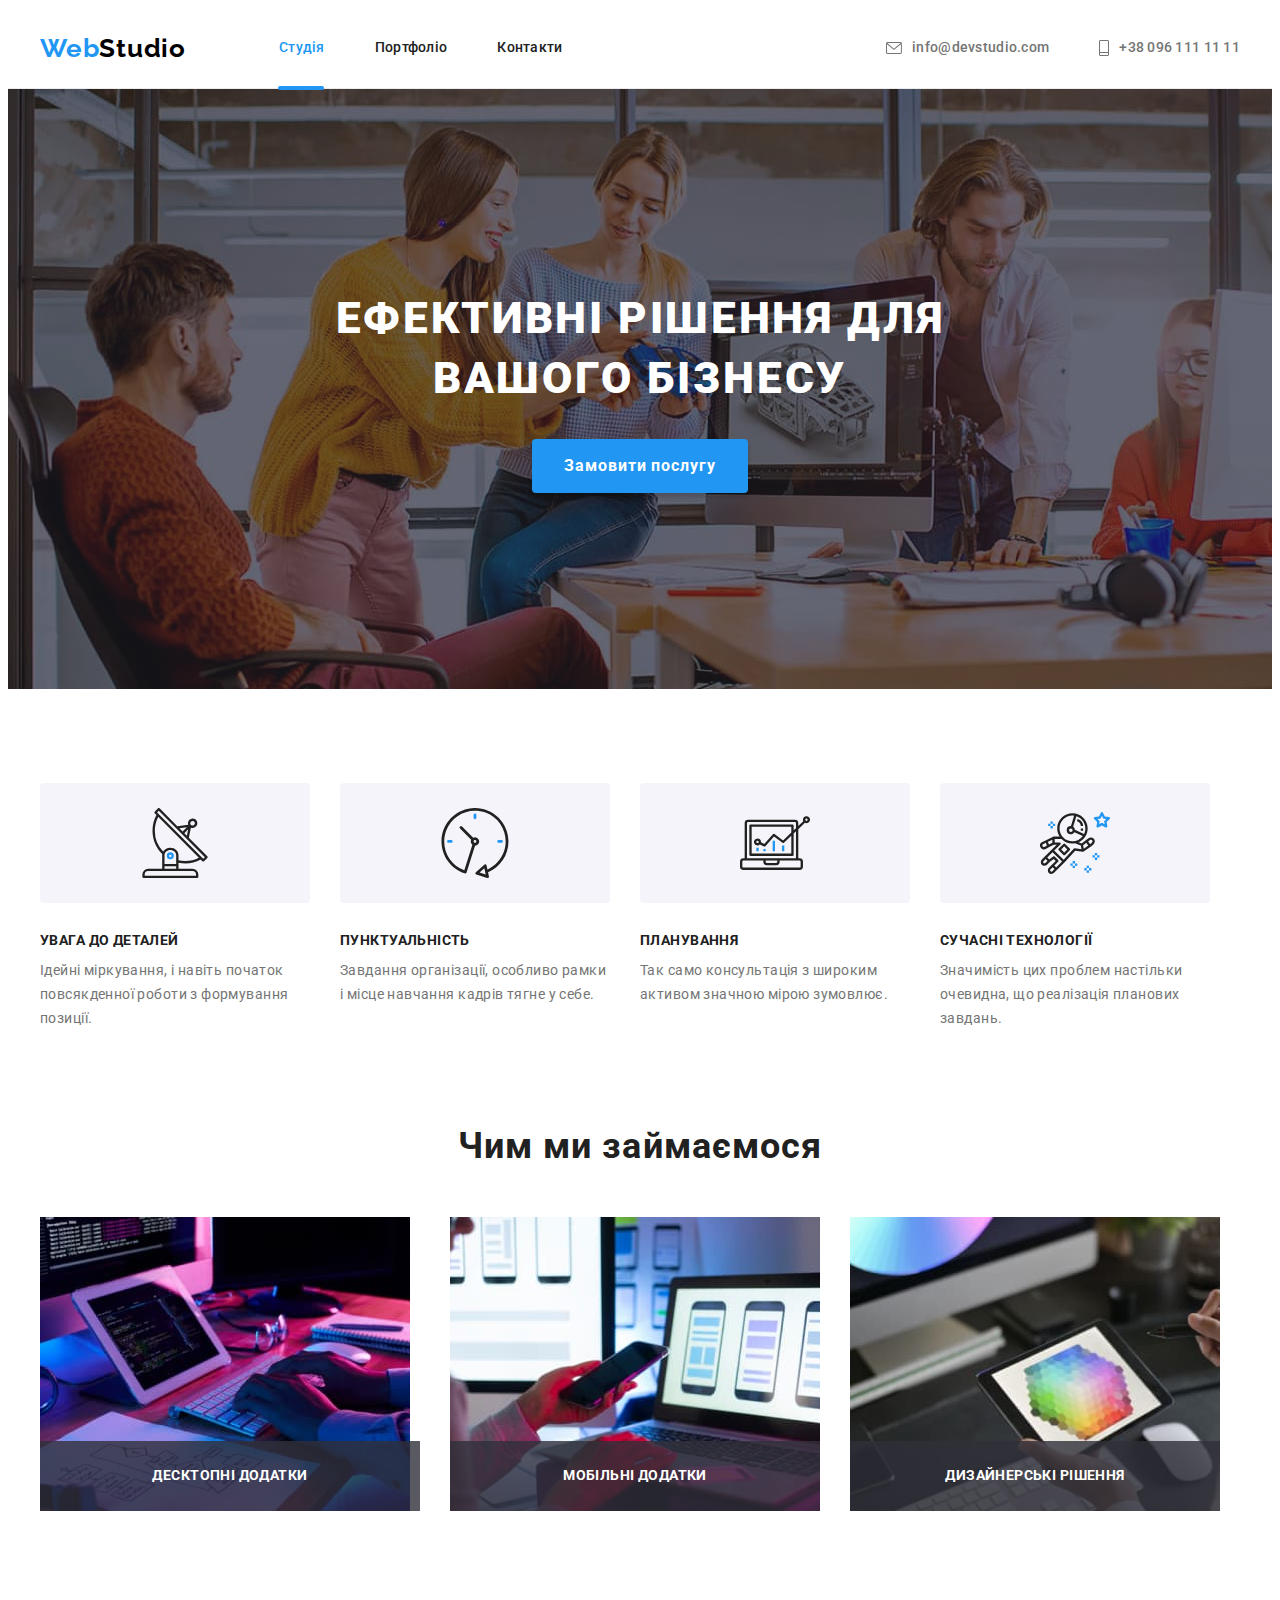
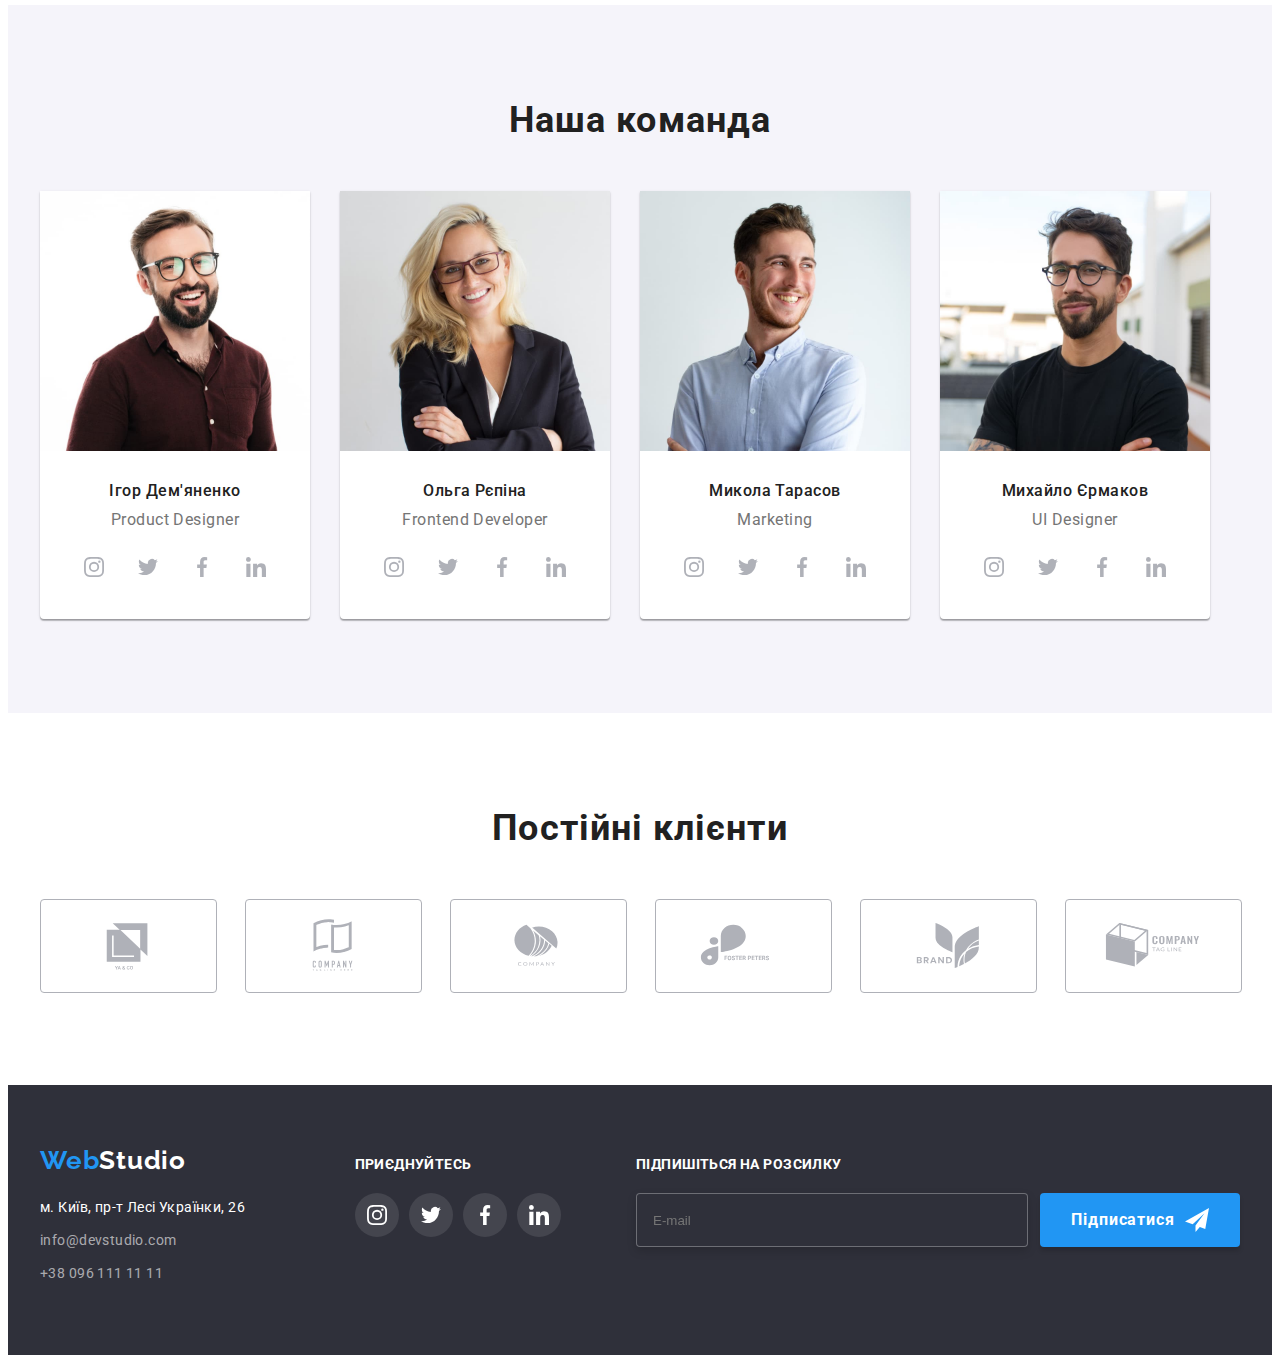
==== index.html @ b42ded6f "update" ====
<!DOCTYPE html>
<html lang="uk">
  <head>
    <meta charset="UTF-8" />
    <meta http-equiv="X-UA-Compatible" content="IE=edge" />
    <meta name="viewport" content="width=device-width, initial-scale=1.0" />
    <title>Студія</title>
    <link rel="stylesheet" href="https://cdnjs.cloudflare.com/ajax/libs/modern-normalize/1.1.0/modern-normalize.min.css" integrity="sha512-wpPYUAdjBVSE4KJnH1VR1HeZfpl1ub8YT/NKx4PuQ5NmX2tKuGu6U/JRp5y+Y8XG2tV+wKQpNHVUX03MfMFn9Q==" crossorigin="anonymous" referrerpolicy="no-referrer" />
    <!-- <link rel="stylesheet" href="./css/styles.css" /> -->
    <link rel="stylesheet" href="./css/main.min.css" />
    <link rel="preconnect" href="https://fonts.googleapis.com" />
    <link rel="preconnect" href="https://fonts.gstatic.com" crossorigin />
    <link href="https://fonts.googleapis.com/css2?family=Raleway:wght@700&family=Roboto:wght@400;500;700;900&display=swap" rel="stylesheet" />
  </head>
  <body>
    <header class="header">
      <div class="container header__container">
        <nav class="navigation">
          <a class="logo" href="./index.html"><span>Web</span>Studio</a>
          <ul class="menu">
            <li class="menu__item"><a class="menu__link current" href="./index.html">Студія</a></li>
            <li class="menu__item"><a class="menu__link" href="./portfolio.html">Портфоліо</a></li>
            <li class="menu__item"><a class="menu__link" href="">Контакти</a></li>
          </ul>
        </nav>
        <ul class="contact">
          <li class="contact__item"><a class="contact__mail" href="mailto:info@devstudio.com"><svg class="contact__icon" width="16" height="12"><use href="./images/icons.svg#icon-mail"></use></svg>info@devstudio.com</a></li>
          <li class="contact__item"><a class="contact__tel" href="tel:+380961111111"><svg class="contact__icon" width="10" height="16"><use href="./images/icons.svg#icon-tell"></use></svg>+38 096 111 11 11</a></li>
        </ul>
      </div>
    </header>
    <main>
      <section class="hero">
        <div class="content hero__content">
          <h1 class="hero__title">Ефективні рішення для вашого бізнесу</h1>
          <button data-modal-open class="btn hero__btn" type="button" aria-label="Замовити послугу">Замовити послугу</button>
        </div>
      </section>
      <section class="features section">
        <div class="container">
          <h2 class="visually-hidden">Особливості</h2>
          <ul class="features__list">
            <li class="features__item">
              <div class="features__wrapper"><svg class="features__icon" width="70" height="70"><use href="./images/icons.svg#icon-antenna"></use></svg></div>
              <h3 class="features__title">УВАГА ДО ДЕТАЛЕЙ</h3>
              <p class="features__text">Ідейні міркування, і навіть початок повсякденної роботи з формування позиції.</p>
            </li>
            <li class="features__item">
              <div class="features__wrapper"><svg class="features__icon" width="70" height="70"><use href="./images/icons.svg#icon-clock"></use></svg></div>
              <h3 class="features__title">ПУНКТУАЛЬНІСТЬ</h3>
              <p class="features__text">Завдання організації, особливо рамки і місце навчання кадрів тягне у себе.</p>
            </li>
            <li class="features__item">
              <div class="features__wrapper"><svg class="features__icon" width="70" height="70"><use href="./images/icons.svg#icon-diagram"></use></svg></div>
              <h3 class="features__title">ПЛАНУВАННЯ</h3>
              <p class="features__text">Так само консультація з широким активом значною мірою зумовлює.</p>
            </li>
            <li class="features__item">
              <div class="features__wrapper"><svg class="features__icon" width="70" height="70"><use href="./images/icons.svg#icon-astronaut"></use></svg></div>
              <h3 class="features__title">СУЧАСНІ ТЕХНОЛОГІЇ</h3>
              <p class="features__text">Значимість цих проблем настільки очевидна, що реалізація планових завдань.</p>
            </li>
          </ul>
        </div>
      </section>
      <section class="services">
        <div class="container">
          <h2 class="services__title">Чим ми займаємося</h2>
          <ul class="services__list">
            <li class="services__item">
              <div class="services__wrapper">
                <img class="services__image" src="./images/desktopapp.jpg" alt="Десктопні програми" width="370" height="294" />
                <p class="services__text">Десктопні додатки</p>
              </div>
            </li>
            <li class="services-item item">
              <div class="services__wrapper">
                <img class="services__image" src="./images/mobileapp.jpg" alt="Мобільні додакти" width="370" height="294" />
                <p class="services__text">Мобільні додатки</p>
              </div>
            </li>
            <li class="services-item item">
              <div class="services__wrapper">
                <img class="services__image" src="./images/designsolutions.jpg" alt="Дизайнерскі рішення" width="370" height="294" />
                <p class="services__text">Дизайнерські рішення</p>
              </div>
            </li>
          </ul>
        </div>
      </section>
      <section class="team section">
        <div class="container">
          <h2 class="team__title">Наша команда</h2>
          <ul class="team__list">
            <li class="team__item">
              <img class="team__image" src="./images/ihordemyanenko.jpg" alt="Ігор Дем'яненко" width="270" height="260" />
              <div class="team__description">
                <h3 class="team__name">Ігор Дем'яненко</h3>
                <p class="team__position" lang="en">Product Designer</p>
              <ul class="soc team__soc">
                <li class="soc__item"><a class="soc__link" href=""><svg class="soc__icon" width="20" height="20"><use href="./images/icons.svg#icon-instagram"></use></svg></a></li>
                <li class="soc__item"><a class="soc__link" href=""><svg class="soc__icon" width="20" height="20"><use href="./images/icons.svg#icon-twitter"></use></svg></a></li>
                <li class="soc__item"><a class="soc__link" href=""><svg class="soc__icon" width="20" height="20"><use href="./images/icons.svg#icon-facebook"></use></svg></a></li>
                <li class="soc__item"><a class="soc__link" href=""><svg class="soc__icon" width="20" height="20"><use href="./images/icons.svg#icon-linkedin"></use></svg></a></li>
              </ul>
              </div>
            </li>
            <li class="team__item">
              <img class="team__image" src="./images/olgarepina.jpg" alt="Ольга Рєпіна" width="270" height="260" />
              <div class="team__description">
                <h3 class="team__name">Ольга Рєпіна</h3>
                <p class="team__position" lang="en">Frontend Developer</p>
              <ul class="soc team__soc">
                <li class="soc__item"><a class="soc__link" href=""><svg class="soc__icon" width="20" height="20"><use href="./images/icons.svg#icon-instagram"></use></svg></a></li>
                <li class="soc__item"><a class="soc__link" href=""><svg class="soc__icon" width="20" height="20"><use href="./images/icons.svg#icon-twitter"></use></svg></a></li>
                <li class="soc__item"><a class="soc__link" href=""><svg class="soc__icon" width="20" height="20"><use href="./images/icons.svg#icon-facebook"></use></svg></a></li>
                <li class="soc__item"><a class="soc__link" href=""><svg class="soc__icon" width="20" height="20"><use href="./images/icons.svg#icon-linkedin"></use></svg></a></li>
              </ul>
              </div>
            </li>
            <li class="team__item">
              <img class="team__image" src="./images/mykolatarasov.jpg" alt="Микола Тарасов" width="270" height="260" />
              <div class="team__description">
                <h3 class="team__name">Микола Тарасов</h3>
                <p class="team__position" lang="en">Marketing</p>
              <ul class="soc team__soc">
                <li class="soc__item"><a class="soc__link" href=""><svg class="soc__icon" width="20" height="20"><use href="./images/icons.svg#icon-instagram"></use></svg></a></li>
                <li class="soc__item"><a class="soc__link" href=""><svg class="soc__icon" width="20" height="20"><use href="./images/icons.svg#icon-twitter"></use></svg></a></li>
                <li class="soc__item"><a class="soc__link" href=""><svg class="soc__icon" width="20" height="20"><use href="./images/icons.svg#icon-facebook"></use></svg></a></li>
                <li class="soc__item"><a class="soc__link" href=""><svg class="soc__icon" width="20" height="20"><use href="./images/icons.svg#icon-linkedin"></use></svg></a></li>
              </ul>
              </div>
            </li>
            <li class="team__item">
              <img class="team__image" src="./images/mykhailoyermako.jpg" alt="Михайло Єрмаков" width="270" height="260" />
              <div class="team__description">
                <h3 class="team__name">Михайло Єрмаков</h3>
                <p class="team__position" lang="en">UI Designer</p>
              <ul class="soc team__soc">
                <li class="soc__item"><a class="soc__link" href=""><svg class="soc__icon" width="20" height="20"><use href="./images/icons.svg#icon-instagram"></use></svg></a></li>
                <li class="soc__item"><a class="soc__link" href=""><svg class="soc__icon" width="20" height="20"><use href="./images/icons.svg#icon-twitter"></use></svg></a></li>
                <li class="soc__item"><a class="soc__link" href=""><svg class="soc__icon" width="20" height="20"><use href="./images/icons.svg#icon-facebook"></use></svg></a></li>
                <li class="soc__item"><a class="soc__link" href=""><svg class="soc__icon" width="20" height="20"><use href="./images/icons.svg#icon-linkedin"></use></svg></a></li>
              </ul>
              </div>
            </li>
          </ul>
        </div>
      </section>
      <section class="customers section">
        <div class="container">
          <h2 class="customers__title">Постійні клієнти</h2>
          <ul class="customers__list">
            <li class="customers__item"><a class="coustomers__link" href=""><svg class="coustomers__icon" width="106" height="60"><use href="./images/icons.svg#icon-yako"></use></svg></a></li>
            <li class="customers__item"><a class="coustomers__link" href=""><svg class="coustomers__icon" width="106" height="60"><use href="./images/icons.svg#icon-taglinehere"></use></svg></a></li>
            <li class="customers__item"><a class="coustomers__link" href=""><svg class="coustomers__icon" width="106" height="60"><use href="./images/icons.svg#icon-company"></use></svg></a></li>
            <li class="customers__item"><a class="coustomers__link" href=""><svg class="coustomers__icon" width="106" height="60"><use href="./images/icons.svg#icon-fosterpeters"></use></svg></a></li>
            <li class="customers__item"><a class="coustomers__link" href=""><svg class="coustomers__icon" width="106" height="60"><use href="./images/icons.svg#icon-brand"></use></svg></a></li>
            <li class="customers__item"><a class="coustomers__link" href=""><svg class="coustomers__icon" width="106" height="60"><use href="./images/icons.svg#icon-tagline"></use></svg></a></li>
          </ul>
        </div>
      </section>
    </main>
    <footer class="footer">
      <div class="container footer__container">
        <div class="footer__wrapper">
          <a class="logo footer__logo" href="./index.html"><span>Web</span>Studio</a>
          <address class="footer__address">
            <p class="footer__location">м. Київ, пр-т Лесі Українки, 26</p>
            <ul class="footer__contact">
              <li class="footer__item"><a class="footer__mail" href="mailto:info@devstudio.com">info@devstudio.com</a></li>
              <li class="footer__item"><a class="footer__tel" href="tel:+380961111111">+38 096 111 11 11</a></li>
            </ul>
          </address>
        </div>
        <div class="footer__wrapper">
          <div>
            <p class="footer__join">приєднуйтесь</p>
            <ul class="soc footer__soc">
              <li class="soc__item"><a class="soc-link--whithe" href=""><svg class="soc__icon--whithe" width="20" height="20"><use href="./images/icons.svg#icon-instagram"></use></svg></a></li>
              <li class="soc__item"><a class="soc-link--whithe" href=""><svg class="soc__icon--whithe" width="20" height="20"><use href="./images/icons.svg#icon-twitter"></use></svg></a></li>
              <li class="soc__item"><a class="soc-link--whithe" href=""><svg class="soc__icon--whithe" width="20" height="20"><use href="./images/icons.svg#icon-facebook"></use></svg></a></li>
              <li class="soc__item"><a class="soc-link--whithe" href=""><svg class="soc__icon--whithe" width="20" height="20"><use href="./images/icons.svg#icon-linkedin"></use></svg></a></li>
            </ul>
          </div>
        </div>
        <form class="form-subscribe" >
         <p class="footer__join">Підпишіться на розсилку</p>
         <div class="form-subscribe-wrap">
           <input class="field-subscribe" type="email" name="mail" placeholder="E-mail" >
           <button class="form-subscribe-btn" type="submit">Підписатися <svg class="icon-send" width="24" height="24"><use href="./images/icons.svg#icon-send"></use></svg></button>
         </div>
        </form>
      </div>
    </footer>
    <div class="backdrop is-hidden" data-modal>
      <div class="modal">
        <form class="your-data-form">
          <p class="title-form">Залиште свої дані, ми вам передзвонимо</p>
          <div class="form-field">
            <label for="user-name">Ім'я</label>
            <input type="text" class="text" name="user-name" id="user-name">
            <svg class="icon-form" width="18" height="18">
              <use href="./images/icons.svg#icon-name"></use>
            </svg>
          </div>

          <div class="form-field">
            <label for="phone-number">Телефон</label>
            <input type="tel" name="phone-number" id="phone-number">
            <svg class="icon-form" width="18" height="18">
              <use href="./images/icons.svg#icon-phone"></use>
            </svg>
          </div>

          <div class="form-field">
            <label for="mail">Пошта</label>
            <input  type="email" name="mail" id="mail">
            <svg class="icon-form" width="18" height="18">
              <use href="./images/icons.svg#icon-email"></use>
            </svg>
          </div>

          <div class="form-comment">
            <label for="comment">Коментар</label>
            <textarea name="comment" id="comment" placeholder="Введіть текст"></textarea>
          </div>
          <div class="form-contract-condition">
            <input class="checkbox" type="checkbox" name="contract-condition" id="accept">
            <label for="accept">
                <span class="border-icon">
                  <svg class="icon-check" width="16" height="15">
                    <use href="./images/icons.svg#icon-check"></use>
                  </svg>
                </span>Погоджуюся з розсилкою та приймаю <a class="contract" href="">Умови договору</a>
            </label>
          </div>
          <button class="btn-submit-form" type="submit">Відправити</button>
        </form>
        <button class="btn-modal-close" data-modal-close>
          <svg class="icon-closemodal" width="18" height="18">
           <use href="./images/icons.svg#icon-closemodal"></use>
          </svg>
        </button>
      </div>
    </div>
    <script src="./js/modal.js"></script>
  </body>
</html>
---- css/styles.css ----
:root {
  --text-color: #757575;
  --title-text-color: #212121;
  --accent-color: #2196f3;
  --secondary-color: #ffffff;
  --color-icon: #afb1b8;
  --background-color: #f5f4fa;
  --transition-time: 250ms;
  --transition-function: cubic-bezier(0.4, 0, 0.2, 1);
}

@keyframes currentBorder {
  0% {
    transform: scaleX(0);
  }
  100% {
    transform: scaleX(1);
  }
}

h1,
h2,
h3,
h4,
h5,
h5,
p {
  margin: 0;
  padding: 0;
}

ul,
ol {
  margin: 0;
  padding-left: 0;
  list-style: none;
}

a {
  text-decoration: none;
}

address {
  font-style: normal;
}

button {
  cursor: pointer;
}

img {
  display: block;
  max-width: 100%;
  height: auto;
}

body {
  font-family: "Roboto", sans-serif;
  font-size: 14px;
}

.container {
  width: 1200px;
  padding-left: 15px;
  padding-right: 15px;
  margin: 0 auto;
}

.section {
  padding-top: 94px;
  padding-bottom: 94px;
}

.visually-hidden {
  position: absolute;
  width: 1px;
  height: 1px;
  margin: -1px;
  border: 0;
  padding: 0;
  white-space: nowrap;
  clip-path: inset(100%);
  clip: rect(0 0 0 0);
  overflow: hidden;
}

.header-list .current {
  color: var(--accent-color);
}

.current::after {
  content: "";

  position: absolute;
  left: 0;
  bottom: -1px;

  display: block;
  width: 100%;
  height: 4px;
  margin: -1px;
  background-color: var(--accent-color);
  border-radius: 2px;
  animation: currentBorder var(--transition-time) var(--transition-function);
}

/* Header */

.header {
  background: var(--secondary-color);
  border-bottom: 1px solid #ececec;
}

.header-container {
  display: flex;
  align-items: center;
}

.site-nav {
  display: flex;
  align-items: center;
}

.header-list {
  display: flex;
  align-items: center;
}

.header-item-link {
  position: relative;
}

.header-container .link {
  padding-top: 32px;
  padding-bottom: 32px;
}

.header-list .item + .item {
  margin-left: 50px;
}
.header-contacts {
  display: flex;
  align-items: center;
  margin-left: auto;
}

.header-contacts .item + .item {
  margin-left: 50px;
}

.logo-link {
  color: #000000;
  font-family: "Raleway", sans-serif;
  font-weight: 700;
  font-size: 26px;
  line-height: 1.19;
  letter-spacing: 0.03em;
  margin-right: 93px;
}

.logo-link span {
  color: var(--accent-color);
}

.header-item-link {
  font-weight: 500;
  line-height: 1.14;
  letter-spacing: 0.02em;
  color: var(--title-text-color);

  display: block;
  transition: color var(--transition-time) var(--transition-function);
}

.header-item-link:hover,
.header-item-link:focus {
  color: var(--accent-color);
}

.header-item-mail,
.header-item-tel {
  display: flex;
  align-items: center;
  font-weight: 500;
  line-height: 1.14;
  letter-spacing: 0.02em;
  color: var(--text-color);

  transition: color var(--transition-time) var(--transition-function);
}

.icon-header-contats {
  margin-right: 10px;
  fill: currentColor;
  transition: fill var(--transition-time) var(--transition-function);
}

.header-item-mail:hover,
.header-item-mail:focus {
  color: var(--accent-color);
  fill: var(--accent-color);
}

.header-item-tel:hover,
.header-item-tel:focus {
  color: var(--accent-color);
  fill: var(--accent-color);
}

/* Hero */

.hero {
  height: 600px;
  max-width: 1600px;
  background-image: linear-gradient(rgba(47, 48, 58, 0.4), rgba(47, 48, 58, 0.4)), url("../images/hero.jpg");
  background-color: #2f303a;
}
.hero-elements {
  padding: 200px 0px;
}

.hero-title {
  max-width: 650px;
  margin: 0 auto;
  margin-bottom: 30px;

  font-weight: 900;
  font-size: 44px;
  line-height: 1.36;
  text-align: center;
  letter-spacing: 0.06em;
  text-transform: uppercase;
  color: var(--secondary-color);
}

.hero-btn {
  display: block;
  padding-top: 10px;
  padding-bottom: 10px;
  min-width: 216px;
  margin: 0 auto;
  border-radius: 4px;
  border-color: transparent;

  font-family: inherit;
  font-weight: 700;
  font-size: 16px;
  line-height: 1.88;
  letter-spacing: 0.06em;
  color: var(--secondary-color);
  background-color: var(--accent-color);
  box-shadow: 0px 4px 4px rgba(0, 0, 0, 0.15);
  transition: background-color var(--transition-time) var(--transition-function);
}

.hero-btn:hover,
.hero-btn:focus {
  background-color: #188ce8;
}

/* Features */

.icons {
  width: 270px;
  height: 120px;
  margin-bottom: 30px;

  display: flex;
  justify-content: center;
  align-items: center;
  background-color: var(--background-color);
  border-radius: 4px;
}

.features-list {
  display: flex;
  gap: 30px;
}

.features-title {
  margin-bottom: 10px;

  font-size: 14px;
  font-weight: 700;
  line-height: 1.14;
  letter-spacing: 0.03em;
  text-transform: uppercase;
  color: var(--title-text-color);
}

.features-text {
  width: 270px;

  line-height: 1.71;
  letter-spacing: 0.03em;
  color: var(--text-color);
}

/* Services */

.services {
  padding-bottom: 94px;
  background: var(--secondary-color);
}

.services-title {
  margin-bottom: 50px;

  font-weight: 700;
  font-size: 36px;
  line-height: 1.17;
  text-align: center;
  letter-spacing: 0.03em;
  color: var(--title-text-color);
}

.services-list {
  display: flex;
  gap: 30px;
}

.services-list .item {
  width: calc((100%-60px) / 3);
}

.thumb-services {
  position: relative;
}

.text-top {
  position: absolute;
  bottom: 0;
  left: 0;

  padding: 27px 0;
  width: 100%;

  font-weight: 700;
  font-size: 14px;
  line-height: 1.14;
  text-align: center;
  letter-spacing: 0.03em;
  text-transform: uppercase;
  color: var(--secondary-color);
  background-color: rgba(47, 48, 58, 0.8);
}

/* Our team */

.team {
  background: var(--background-color);
}

.team-list {
  display: flex;
  gap: 30px;
}

.team-list .item {
  text-align: center;
  box-shadow: 0px 1px 3px rgba(0, 0, 0, 0.12), 0px 1px 1px rgba(0, 0, 0, 0.14), 0px 2px 1px rgba(0, 0, 0, 0.2);
  border-radius: 0px 0px 4px 4px;
  background: #ffffff;
}

.team-description {
  padding: 30px;
}

.team-title {
  margin-bottom: 50px;
  font-weight: 700;
  font-size: 36px;
  line-height: 1.17;
  text-align: center;
  letter-spacing: 0.03em;
  color: var(--title-text-color);
}

.team-title-name {
  margin-bottom: 10px;

  font-weight: 500;
  font-size: 16px;
  line-height: 1.19;
  letter-spacing: 0.03em;
  color: var(--title-text-color);
}

.team-text {
  margin-bottom: 16px;

  font-size: 16px;
  line-height: 1.19;
  letter-spacing: 0.03em;
  color: var(--text-color);
}

.team-soc-list {
  display: flex;
  justify-content: center;
  align-items: center;
  gap: 10px;
}

.item-soc-list {
  width: 44px;
  height: 44px;
}

.team-soc-link {
  width: 100%;
  height: 100%;
  display: flex;
  justify-content: center;
  align-items: center;
  border-radius: 50%;
  color: var(--color-icon);
  transition: background-color var(--transition-time) var(--transition-function), color var(--transition-time) var(--transition-function);
}

.icon-link {
  fill: currentColor;
}

.team-soc-link:hover,
.team-soc-link:focus {
  background-color: var(--accent-color);
  color: var(--secondary-color);
}

/* Coustomers */

.title-customers {
  margin-bottom: 50px;

  font-weight: 700;
  font-size: 36px;
  line-height: 1.17;
  text-align: center;
  letter-spacing: 0.03em;

  color: var(--title-text-color);
}

.list-coustomers {
  display: flex;
  gap: 30px;
}

.item-coustomers {
  width: calc((100% - 150px) / 6);
  height: 92px;
}

.coustomers-link {
  width: 100%;
  height: 100%;
  display: flex;
  justify-content: center;
  align-items: center;
  border: 1px solid var(--color-icon);
  border-radius: 4px;
  color: var(--color-icon);
  transition: border-color var(--transition-time) var(--transition-function), color var(--transition-time) var(--transition-function);
}

.icon-coustomers-link {
  fill: currentColor;
}

.coustomers-link:hover,
.coustomers-link:focus {
  border-color: var(--accent-color);
  color: var(--accent-color);
}

/* Footer */

.footer {
  padding: 60px 0;
  background-color: #2f303a;
}

.footer-addres {
  display: flex;
  justify-content: space-between;
  align-items: baseline;
}

.footer-logo {
  font-family: "Raleway", sans-serif;
  font-weight: 700;
  font-size: 26px;
  line-height: 1.19;
  letter-spacing: 0.03em;
  color: var(--secondary-color);

  display: block;
  margin-bottom: 20px;
}

.footer-logo span {
  color: var(--accent-color);
}

.footer-text {
  margin-bottom: 9px;

  line-height: 1.71;
  font-style: normal;
  letter-spacing: 0.03em;
  color: var(--secondary-color);
}

.footer-mail,
.footer-tel {
  font-style: normal;
  line-height: 1.71;
  letter-spacing: 0.03em;
  color: rgba(255, 255, 255, 0.6);
  transition: color var(--transition-time) var(--transition-function);
}
.footer-mail {
  display: block;
  margin-bottom: 9px;
}

.footer-mail:hover,
.footer-mail:focus {
  color: var(--accent-color);
}

.footer-tel:hover,
.footer-tel:focus {
  color: var(--accent-color);
}

.footer-text-links {
  margin-bottom: 20px;

  font-weight: 700;
  line-height: 1.14;
  letter-spacing: 0.03em;
  text-transform: uppercase;
  color: var(--secondary-color);
}

.footer-soc-list {
  display: flex;
  gap: 10px;
}

.item-soc-list {
  width: 44px;
  height: 44px;
}

.footer-soc-link {
  width: 100%;
  height: 100%;
  border-radius: 50%;
  display: flex;
  justify-content: center;
  align-items: center;
  background-color: rgba(255, 255, 255, 0.1);
  transition: background-color var(--transition-time) var(--transition-function);
}

.icon-footer-link {
  fill: var(--secondary-color);
}

.footer-soc-link:hover,
.footer-soc-link:focus {
  background-color: var(--accent-color);
}

.form-subscribe-wrap {
  display: flex;
}

.form-subscribe input {
  width: 358px;
  margin-right: 12px;
  padding: 15px 16px;
  color: var(--secondary-color);
  background-color: #2f303a;
  outline: transparent;
  border: 1px solid rgba(255, 255, 255, 0.3);
  filter: drop-shadow(0px 4px 4px rgba(0, 0, 0, 0.15));
  border-radius: 4px;
}

.icon-send {
  margin-left: 10px;
  fill: var(--secondary-color);
}

.form-subscribe::placeholder {
  font-weight: 400;
  font-size: 16px;
  line-height: 1.25;
  letter-spacing: 0.03em;

  color: rgba(255, 255, 255, 0.6);
}

.form-subscribe-btn {
  display: flex;
  justify-content: center;
  align-items: center;
  padding-top: 10px;
  padding-bottom: 10px;
  min-width: 200px;
  border-radius: 4px;
  border-color: transparent;

  font-family: inherit;
  font-weight: 700;
  font-size: 16px;
  line-height: 1.88;
  letter-spacing: 0.06em;
  color: var(--secondary-color);
  background-color: var(--accent-color);
  box-shadow: 0px 4px 4px rgba(0, 0, 0, 0.15);
}

.backdrop {
  position: fixed;
  top: 0;
  left: 0;

  width: 100%;
  height: 100%;
  opacity: 1;
  background-color: rgba(0, 0, 0, 0.2);
  transition: opacity var(--transition-time) var(--transition-function), visibility var(--transition-time) var(--transition-function);
}

.backdrop.is-hidden {
  opacity: 0;
  visibility: hidden;
  pointer-events: none;
}

.modal {
  position: absolute;
  top: 50%;
  left: 50%;
  transform: translate(-50%, -50%);

  min-width: 528px;
  min-height: 581px;
  border-radius: 4px;
  box-shadow: 0px 1px 3px rgba(0, 0, 0, 0.12), 0px 1px 1px rgba(0, 0, 0, 0.14), 0px 2px 1px rgba(0, 0, 0, 0.2);
  background-color: var(--secondary-color);
  transform: translate(-50%, -50%) scale(1);
  transition: transform var(--transition-time) var(--transition-function);
}

.backdrop.is-hidden .modal {
  transform: translate(-50%, -50%) scale(0);
}

.btn-modal-close {
  position: absolute;
  top: 8px;
  right: 8px;

  border-radius: 50%;
  width: 30px;
  height: 30px;

  display: flex;
  justify-content: center;
  align-items: center;

  border: 1px solid rgba(0, 0, 0, 0.1);
  background-color: var(--secondary-color);
  transition: fill var(--transition-time) var(--transition-function);
}

.btn-modal-close:hover,
.btn-modal-close:focus {
  fill: var(--accent-color);
}

.your-data-form {
  padding: 40px;
}

.title-form {
  margin-bottom: 12px;

  font-weight: 700;
  font-size: 20px;
  line-height: 1.15;
  text-align: center;
  letter-spacing: 0.03em;
  color: var(--title-text-color);
}

.form-field {
  position: relative;
  display: flex;
  flex-direction: column;
  margin-bottom: 10px;
}

.form-field label {
  margin-bottom: 4px;

  font-weight: 400;
  font-size: 12px;
  line-height: 1.17;
  letter-spacing: 0.01em;
  color: var(--text-color);
}

.icon-form {
  position: absolute;
  top: 50%;
  left: 15px;
  transition: fill var(--transition-time) var(--transition-function);
}

.form-field input {
  width: 100%;
  margin: 0;
  padding: 12px 42px;
  border: 1px solid rgba(33, 33, 33, 0.2);
  border-radius: 4px;
  outline: transparent;
  transition: border-color var(--transition-time) var(--transition-function);
}

.form-field:focus-within,
.form-field input:focus {
  fill: var(--accent-color);
  border-color: var(--accent-color);
}

.form-comment {
  display: flex;
  flex-direction: column;
  margin-bottom: 20px;
}

.form-comment label {
  margin-bottom: 4px;
  font-weight: 400;
  font-size: 12px;
  line-height: 1.17;
  letter-spacing: 0.01em;
  color: var(--text-color);
}

.form-comment textarea {
  width: 100%;
  resize: none;
  padding: 12px 16px;
  height: 138px;
  border: 1px solid rgba(33, 33, 33, 0.2);
  border-radius: 4px;
  outline: transparent;
  transition: border-color var(--transition-time) var(--transition-function);
}

.form-comment textarea:focus {
  border-color: var(--accent-color);
}

.form-comment textarea::placeholder {
  font-weight: 400;
  font-size: 12px;
  line-height: 1.17;
  letter-spacing: 0.01em;
  color: rgba(117, 117, 117, 0.5);
}

.form-contract-condition {
  margin-bottom: 30px;
  text-align: center;
}

.form-contract-condition > .checkbox {
  -webkit-appearance: none;
  -moz-appearance: none;
  appearance: none;

  position: absolute;
}

.form-contract-condition label {
  display: inline-block;
  font-weight: 400;
  font-size: 14px;
  line-height: 1.71;
  letter-spacing: 0.03em;
  color: var(--text-color);
}

.border-icon {
  position: relative;
  top: 2px;
  left: 0;
  display: inline-flex;
  align-items: center;
  margin-right: 7px;
  width: 16px;
  height: 15px;
  border: 1px solid var(--title-text-color);
  border-radius: 2px;
  transition: background-color var(--transition-time) var(--transition-function), border-color var(--transition-time) var(--transition-function);
}

.icon-check {
  opacity: 0;
  transition: opacity var(--transition-time) var(--transition-function);
}

.checkbox:checked + label .border-icon {
  background-color: var(--accent-color);
  border-color: var(--accent-color);
}

.checkbox:checked + label .icon-check {
  opacity: 1;
}

.checkbox:focus + label .border-icon {
 outline: 1px solid var(--title-text-color);
}

.checkbox:checked:focus + label .border-icon {
 outline: transparent;
}


.form-contract-condition .contract {
  text-decoration: underline;
  color: var(--accent-color);
}

.btn-submit-form {
  display: block;
  padding-top: 10px;
  padding-bottom: 10px;
  min-width: 200px;
  margin: 0 auto;
  border-radius: 4px;
  border-color: transparent;

  font-family: inherit;
  font-weight: 700;
  font-size: 16px;
  line-height: 1.88;
  letter-spacing: 0.06em;
  color: var(--secondary-color);
  background-color: var(--accent-color);
  box-shadow: 0px 4px 4px rgba(0, 0, 0, 0.15);
  transition: background-color var(--transition-time) var(--transition-function), filter var(--transition-time) var(--transition-function);
}

.btn-submit-form:hover,
.btn-submit-form:focus {
  background-color: #188ce8;
  filter: drop-shadow(0px 4px 4px rgba(0, 0, 0, 0.25));
}

/* Portfolio */

/* Projects */

.filter {
  background: var(--secondary-color);
}

.filter-list {
  display: flex;
  justify-content: center;
  gap: 8px;
  margin-bottom: 34px;
}

.filter-btn {
  display: block;
  margin: 0 auto;
  padding: 6px 22px;
  border-style: none;
  border-radius: 4px;

  font-family: inherit;
  font-weight: 500;
  font-size: 16px;
  line-height: 1.62;
  letter-spacing: 0.03em;
  color: var(--title-text-color);
  background: #f5f4fa;
  transition: color var(--transition-time) var(--transition-function), background-color var(--transition-time) var(--transition-function), box-shadow var(--transition-time) var(--transition-function);
}

.filter-btn:hover,
.filter-btn:focus {
  color: var(--secondary-color);
  background: var(--accent-color);
  box-shadow: 0px 3px 1px rgba(0, 0, 0, 0.1), 0px 1px 2px rgba(0, 0, 0, 0.08), 0px 2px 2px rgba(0, 0, 0, 0.12);
}

.project-list {
  display: flex;
  flex-wrap: wrap;
  gap: 30px;
}

.project-link {
  transition: box-shadow var(--transition-time) var(--transition-function);
}

.project-link:hover,
.project-link:focus {
  box-shadow: 0px 1px 1px rgba(0, 0, 0, 0.12), 0px 4px 4px rgba(0, 0, 0, 0.06), 1px 4px 6px rgba(0, 0, 0, 0.16);
  display: block;
}

.project-thumb {
  position: relative;
  overflow: hidden;
}

.project-animation-text {
  position: absolute;
  top: 0;
  left: 0;

  padding: 63px 24px;
  height: 100%;

  font-weight: 400;
  font-size: 18px;
  line-height: 1.56;
  letter-spacing: 0.03em;
  color: var(--secondary-color);
  background-color: rgba(33, 150, 243, 0.9);
  transform: translateY(100%);
  transition: transform var(--transition-time) var(--transition-function);
}

.project-link:hover .project-animation-text,
.project-link:focus .project-animation-text {
  transform: translateY(0);
}

.description {
  padding: 20px 24px;
  border: 1px solid #eeeeee;
}

.project-title {
  margin-bottom: 4px;

  font-weight: 700;
  font-size: 18px;
  line-height: 2;
  letter-spacing: 0.06em;
  color: var(--title-text-color);
}

.project-text {
  font-weight: 400;
  font-size: 16px;
  line-height: 1.88;
  letter-spacing: 0.03em;
  color: var(--text-color);
}
---- css/main.min.css ----
:root{--text-color: #757575;--title-text-color: #212121;--accent-color: #2196f3;--secondary-color: #ffffff;--color-icon: #afb1b8;--background-color: #f5f4fa;--transition-time: 250ms;--transition-function: cubic-bezier(0.4, 0, 0.2, 1)}@-webkit-keyframes currentBorder{0%{transform:scaleX(0)}100%{transform:scaleX(1)}}@keyframes currentBorder{0%{transform:scaleX(0)}100%{transform:scaleX(1)}}h1,h2,h3,h4,h5,h5,p{margin:0;padding:0}ul,ol{margin:0;padding-left:0;list-style:none}a{text-decoration:none}address{font-style:normal}button{cursor:pointer}img{display:block;max-width:100%;height:auto}body{font-family:"Roboto",sans-serif;font-size:14px}.visually-hidden{position:absolute;width:1px;height:1px;margin:-1px;border:0;padding:0;white-space:nowrap;-webkit-clip-path:inset(100%);clip-path:inset(100%);clip:rect(0 0 0 0);overflow:hidden}.container{width:1200px;padding-left:15px;padding-right:15px;margin:0 auto}.section{padding-top:94px;padding-bottom:94px}.backdrop{position:fixed;top:0;left:0;width:100%;height:100%;opacity:1;background-color:rgba(0,0,0,.2);transition:opacity var(--transition-time) var(--transition-function),visibility var(--transition-time) var(--transition-function)}.backdrop.is-hidden{opacity:0;visibility:hidden;pointer-events:none}.modal{position:absolute;top:50%;left:50%;transform:translate(-50%, -50%);min-width:528px;min-height:581px;border-radius:4px;box-shadow:0px 1px 3px rgba(0,0,0,.12),0px 1px 1px rgba(0,0,0,.14),0px 2px 1px rgba(0,0,0,.2);background-color:var(--secondary-color);transform:translate(-50%, -50%) scale(1);transition:transform var(--transition-time) var(--transition-function)}.backdrop.is-hidden .modal{transform:translate(-50%, -50%) scale(0)}.btn-modal-close{position:absolute;top:8px;right:8px;border-radius:50%;width:30px;height:30px;display:flex;justify-content:center;align-items:center;border:1px solid rgba(0,0,0,.1);background-color:var(--secondary-color);transition:fill var(--transition-time) var(--transition-function)}.btn-modal-close:hover,.btn-modal-close:focus{fill:var(--accent-color)}.your-data-form{padding:40px}.title-form{margin-bottom:12px;font-weight:700;font-size:20px;line-height:1.15;text-align:center;letter-spacing:.03em;color:var(--title-text-color)}.form-field{position:relative;display:flex;flex-direction:column;margin-bottom:10px}.form-field label{margin-bottom:4px;font-weight:400;font-size:12px;line-height:1.17;letter-spacing:.01em;color:var(--text-color)}.icon-form{position:absolute;top:50%;left:15px;transition:fill var(--transition-time) var(--transition-function)}.form-field input{width:100%;margin:0;padding:12px 42px;border:1px solid rgba(33,33,33,.2);border-radius:4px;outline:rgba(0,0,0,0);transition:border-color var(--transition-time) var(--transition-function)}.form-field:focus-within,.form-field input:focus{fill:var(--accent-color);border-color:var(--accent-color)}.form-comment{display:flex;flex-direction:column;margin-bottom:20px}.form-comment label{margin-bottom:4px;font-weight:400;font-size:12px;line-height:1.17;letter-spacing:.01em;color:var(--text-color)}.form-comment textarea{width:100%;resize:none;padding:12px 16px;height:138px;border:1px solid rgba(33,33,33,.2);border-radius:4px;outline:rgba(0,0,0,0);transition:border-color var(--transition-time) var(--transition-function)}.form-comment textarea:focus{border-color:var(--accent-color)}.form-comment textarea::-moz-placeholder{font-weight:400;font-size:12px;line-height:1.17;letter-spacing:.01em;color:rgba(117,117,117,.5)}.form-comment textarea:-ms-input-placeholder{font-weight:400;font-size:12px;line-height:1.17;letter-spacing:.01em;color:rgba(117,117,117,.5)}.form-comment textarea::placeholder{font-weight:400;font-size:12px;line-height:1.17;letter-spacing:.01em;color:rgba(117,117,117,.5)}.form-contract-condition{margin-bottom:30px;text-align:center}.form-contract-condition>.checkbox{-webkit-appearance:none;-moz-appearance:none;appearance:none;position:absolute}.form-contract-condition label{display:inline-block;font-weight:400;font-size:14px;line-height:1.71;letter-spacing:.03em;color:var(--text-color)}.border-icon{position:relative;top:2px;left:0;display:inline-flex;align-items:center;margin-right:7px;width:16px;height:15px;border:1px solid var(--title-text-color);border-radius:2px;transition:background-color var(--transition-time) var(--transition-function),border-color var(--transition-time) var(--transition-function)}.icon-check{opacity:0;transition:opacity var(--transition-time) var(--transition-function)}.checkbox:checked+label .border-icon{background-color:var(--accent-color);border-color:var(--accent-color)}.checkbox:checked+label .icon-check{opacity:1}.checkbox:focus+label .border-icon{outline:1px solid var(--title-text-color)}.checkbox:checked:focus+label .border-icon{outline:rgba(0,0,0,0)}.form-contract-condition .contract{text-decoration:underline;color:var(--accent-color)}.btn-submit-form{display:block;padding-top:10px;padding-bottom:10px;min-width:200px;margin:0 auto;border-radius:4px;border-color:rgba(0,0,0,0);font-family:inherit;font-weight:700;font-size:16px;line-height:1.88;letter-spacing:.06em;color:var(--secondary-color);background-color:var(--accent-color);box-shadow:0px 4px 4px rgba(0,0,0,.15);transition:background-color var(--transition-time) var(--transition-function),filter var(--transition-time) var(--transition-function)}.btn-submit-form:hover,.btn-submit-form:focus{background-color:#188ce8;filter:drop-shadow(0px 4px 4px rgba(0, 0, 0, 0.25))}.header{background:var(--secondary-color);border-bottom:1px solid #ececec}.header__container{display:flex;align-items:center}.navigation{display:flex;align-items:center}.logo{color:#000;font-family:"Raleway",sans-serif;font-weight:700;font-size:26px;line-height:1.19;letter-spacing:.03em;margin-right:93px}.logo span{color:var(--accent-color)}.menu{display:flex;align-items:center;gap:50px}.menu__link{position:relative;padding-top:32px;padding-bottom:32px;font-weight:500;line-height:1.14;letter-spacing:.02em;color:var(--title-text-color);display:block;transition:color var(--transition-time) var(--transition-function)}.menu__link:hover,.menu__link:focus{color:var(--accent-color)}.contact{display:flex;align-items:center;margin-left:auto;gap:50px}.contact__mail,.contact__tel{display:flex;align-items:center;font-weight:500;line-height:1.14;letter-spacing:.02em;color:var(--text-color);transition:color var(--transition-time) var(--transition-function)}.contact__mail:hover,.contact__mail:focus,.contact__tel:hover,.contact__tel:focus{color:var(--accent-color);fill:var(--accent-color)}.contact__icon{margin-right:10px;fill:currentColor;transition:fill var(--transition-time) var(--transition-function)}.current{color:var(--accent-color)}.current::after{content:"";position:absolute;left:0;bottom:-1px;display:block;width:100%;height:4px;margin:-1px;background-color:var(--accent-color);border-radius:2px;-webkit-animation:currentBorder var(--transition-time) var(--transition-function);animation:currentBorder var(--transition-time) var(--transition-function)}.footer{padding:60px 0;background-color:#2f303a}.footer__container{display:flex;justify-content:space-between;align-items:baseline}.footer__logo{font-family:"Raleway",sans-serif;font-weight:700;font-size:26px;line-height:1.19;letter-spacing:.03em;color:var(--secondary-color);display:block;margin-bottom:20px}.footer__logo span{color:var(--accent-color)}.footer__location{margin-bottom:9px;line-height:1.71;font-style:normal;letter-spacing:.03em;color:var(--secondary-color)}.footer__item{margin-bottom:9px}.footer__mail,.footer__tel{font-style:normal;line-height:1.71;letter-spacing:.03em;color:rgba(255,255,255,.6);transition:color var(--transition-time) var(--transition-function)}.footer__mail:hover,.footer__mail:focus,.footer__tel:hover,.footer__tel:focus{color:var(--accent-color)}.footer__join{margin-bottom:20px;font-weight:700;line-height:1.14;letter-spacing:.03em;text-transform:uppercase;color:var(--secondary-color)}.footer__soc{display:flex;gap:10px}.soc__item{width:44px;height:44px}.soc-link--whithe{width:100%;height:100%;border-radius:50%;display:flex;justify-content:center;align-items:center;background-color:rgba(255,255,255,.1);transition:background-color var(--transition-time) var(--transition-function)}.soc-link--whithe:hover,.soc-link--whithe:focus{background:var(--accent-color)}.soc__icon--whithe{fill:var(--secondary-color)}.form-subscribe-wrap{display:flex}.form-subscribe input{width:358px;margin-right:12px;padding:15px 16px;color:var(--secondary-color);background-color:#2f303a;outline:rgba(0,0,0,0);border:1px solid rgba(255,255,255,.3);filter:drop-shadow(0px 4px 4px rgba(0, 0, 0, 0.15));border-radius:4px}.icon-send{margin-left:10px;fill:var(--secondary-color)}.form-subscribe::-moz-placeholder{font-weight:400;font-size:16px;line-height:1.25;letter-spacing:.03em;color:rgba(255,255,255,.6)}.form-subscribe:-ms-input-placeholder{font-weight:400;font-size:16px;line-height:1.25;letter-spacing:.03em;color:rgba(255,255,255,.6)}.form-subscribe::placeholder{font-weight:400;font-size:16px;line-height:1.25;letter-spacing:.03em;color:rgba(255,255,255,.6)}.form-subscribe-btn{display:flex;justify-content:center;align-items:center;padding-top:10px;padding-bottom:10px;min-width:200px;border-radius:4px;border-color:rgba(0,0,0,0);font-family:inherit;font-weight:700;font-size:16px;line-height:1.88;letter-spacing:.06em;color:var(--secondary-color);background-color:var(--accent-color);box-shadow:0px 4px 4px rgba(0,0,0,.15)}.hero{height:600px;max-width:1600px;background-image:linear-gradient(rgba(47, 48, 58, 0.4), rgba(47, 48, 58, 0.4)),url("../images/hero.jpg");background-color:#2f303a}.hero__content{padding:200px 0px}.hero__title{max-width:650px;margin:0 auto;margin-bottom:30px;font-weight:900;font-size:44px;line-height:1.36;text-align:center;letter-spacing:.06em;text-transform:uppercase;color:var(--secondary-color)}.hero__btn{display:block;padding-top:10px;padding-bottom:10px;min-width:216px;margin:0 auto;border-radius:4px;border-color:rgba(0,0,0,0);font-family:inherit;font-weight:700;font-size:16px;line-height:1.88;letter-spacing:.06em;color:var(--secondary-color);background-color:var(--accent-color);box-shadow:0px 4px 4px rgba(0,0,0,.15);transition:background-color var(--transition-time) var(--transition-function)}.hero__btn:hover,.hero__btn:focus{background-color:#188ce8}.features__wrapper{width:270px;height:120px;margin-bottom:30px;display:flex;justify-content:center;align-items:center;background-color:var(--background-color);border-radius:4px}.features__list{display:flex;gap:30px}.features__title{margin-bottom:10px;font-size:14px;font-weight:700;line-height:1.14;letter-spacing:.03em;text-transform:uppercase;color:var(--title-text-color)}.features__text{width:270px;line-height:1.71;letter-spacing:.03em;color:var(--text-color)}.services{padding-bottom:94px;background:var(--secondary-color)}.services__title{margin-bottom:50px;font-weight:700;font-size:36px;line-height:1.17;text-align:center;letter-spacing:.03em;color:var(--title-text-color)}.services__list{display:flex;gap:30px}.services__item{width:calc((100% - 60px)/3)}.services__wrapper{position:relative}.services__text{position:absolute;bottom:0;left:0;padding:27px 0;width:100%;font-weight:700;font-size:14px;line-height:1.14;text-align:center;letter-spacing:.03em;text-transform:uppercase;color:var(--secondary-color);background-color:rgba(47,48,58,.8)}.team{background:var(--background-color)}.team__title{margin-bottom:50px;font-weight:700;font-size:36px;line-height:1.17;text-align:center;letter-spacing:.03em;color:var(--title-text-color)}.team__list{display:flex;gap:30px}.team__item{text-align:center;box-shadow:0px 1px 3px rgba(0,0,0,.12),0px 1px 1px rgba(0,0,0,.14),0px 2px 1px rgba(0,0,0,.2);border-radius:0px 0px 4px 4px;background:#fff}.team__description{padding:30px}.team__name{margin-bottom:10px;font-weight:500;font-size:16px;line-height:1.19;letter-spacing:.03em;color:var(--title-text-color)}.team__position{margin-bottom:16px;font-size:16px;line-height:1.19;letter-spacing:.03em;color:var(--text-color)}.team__soc{display:flex;justify-content:center;align-items:center;gap:10px}.soc__item{width:44px;height:44px}.soc__link{width:100%;height:100%;display:flex;justify-content:center;align-items:center;border-radius:50%;color:var(--color-icon);transition:background-color var(--transition-time) var(--transition-function),color var(--transition-time) var(--transition-function)}.soc__link:hover,.soc__link:focus{background-color:var(--accent-color);color:var(--secondary-color)}.soc__icon{fill:currentColor}.customers__title{margin-bottom:50px;font-weight:700;font-size:36px;line-height:1.17;text-align:center;letter-spacing:.03em;color:var(--title-text-color)}.customers__list{display:flex;gap:30px}.customers__item{width:calc((100% - 150px)/6);height:92px}.coustomers__link{width:100%;height:100%;display:flex;justify-content:center;align-items:center;border:1px solid var(--color-icon);border-radius:4px;color:var(--color-icon);transition:border-color var(--transition-time) var(--transition-function),color var(--transition-time) var(--transition-function)}.coustomers__link:hover,.coustomers__link:focus{border-color:var(--accent-color);color:var(--accent-color)}.coustomers__icon{fill:currentColor}.filter{background:var(--secondary-color)}.filter-list{display:flex;justify-content:center;gap:8px;margin-bottom:34px}.filter-btn{display:block;margin:0 auto;padding:6px 22px;border-style:none;border-radius:4px;font-family:inherit;font-weight:500;font-size:16px;line-height:1.62;letter-spacing:.03em;color:var(--title-text-color);background:#f5f4fa;transition:color var(--transition-time) var(--transition-function),background-color var(--transition-time) var(--transition-function),box-shadow var(--transition-time) var(--transition-function)}.filter-btn:hover,.filter-btn:focus{color:var(--secondary-color);background:var(--accent-color);box-shadow:0px 3px 1px rgba(0,0,0,.1),0px 1px 2px rgba(0,0,0,.08),0px 2px 2px rgba(0,0,0,.12)}.project-list{display:flex;flex-wrap:wrap;gap:30px}.project-link{display:block;transition:box-shadow var(--transition-time) var(--transition-function)}.project-link:hover,.project-link:focus{box-shadow:0px 1px 1px rgba(0,0,0,.12),0px 4px 4px rgba(0,0,0,.06),1px 4px 6px rgba(0,0,0,.16);display:block}.project-thumb{position:relative;overflow:hidden}.project-animation-text{position:absolute;top:0;left:0;padding:63px 24px;height:100%;font-weight:400;font-size:18px;line-height:1.56;letter-spacing:.03em;color:var(--secondary-color);background-color:rgba(33,150,243,.9);transform:translateY(100%);transition:transform var(--transition-time) var(--transition-function)}.project-link:hover .project-animation-text,.project-link:focus .project-animation-text{transform:translateY(0)}.description{padding:20px 24px;border:1px solid #eee}.project-title{margin-bottom:4px;font-weight:700;font-size:18px;line-height:2;letter-spacing:.06em;color:var(--title-text-color)}.project-text{font-weight:400;font-size:16px;line-height:1.88;letter-spacing:.03em;color:var(--text-color)}/*# sourceMappingURL=main.min.css.map */
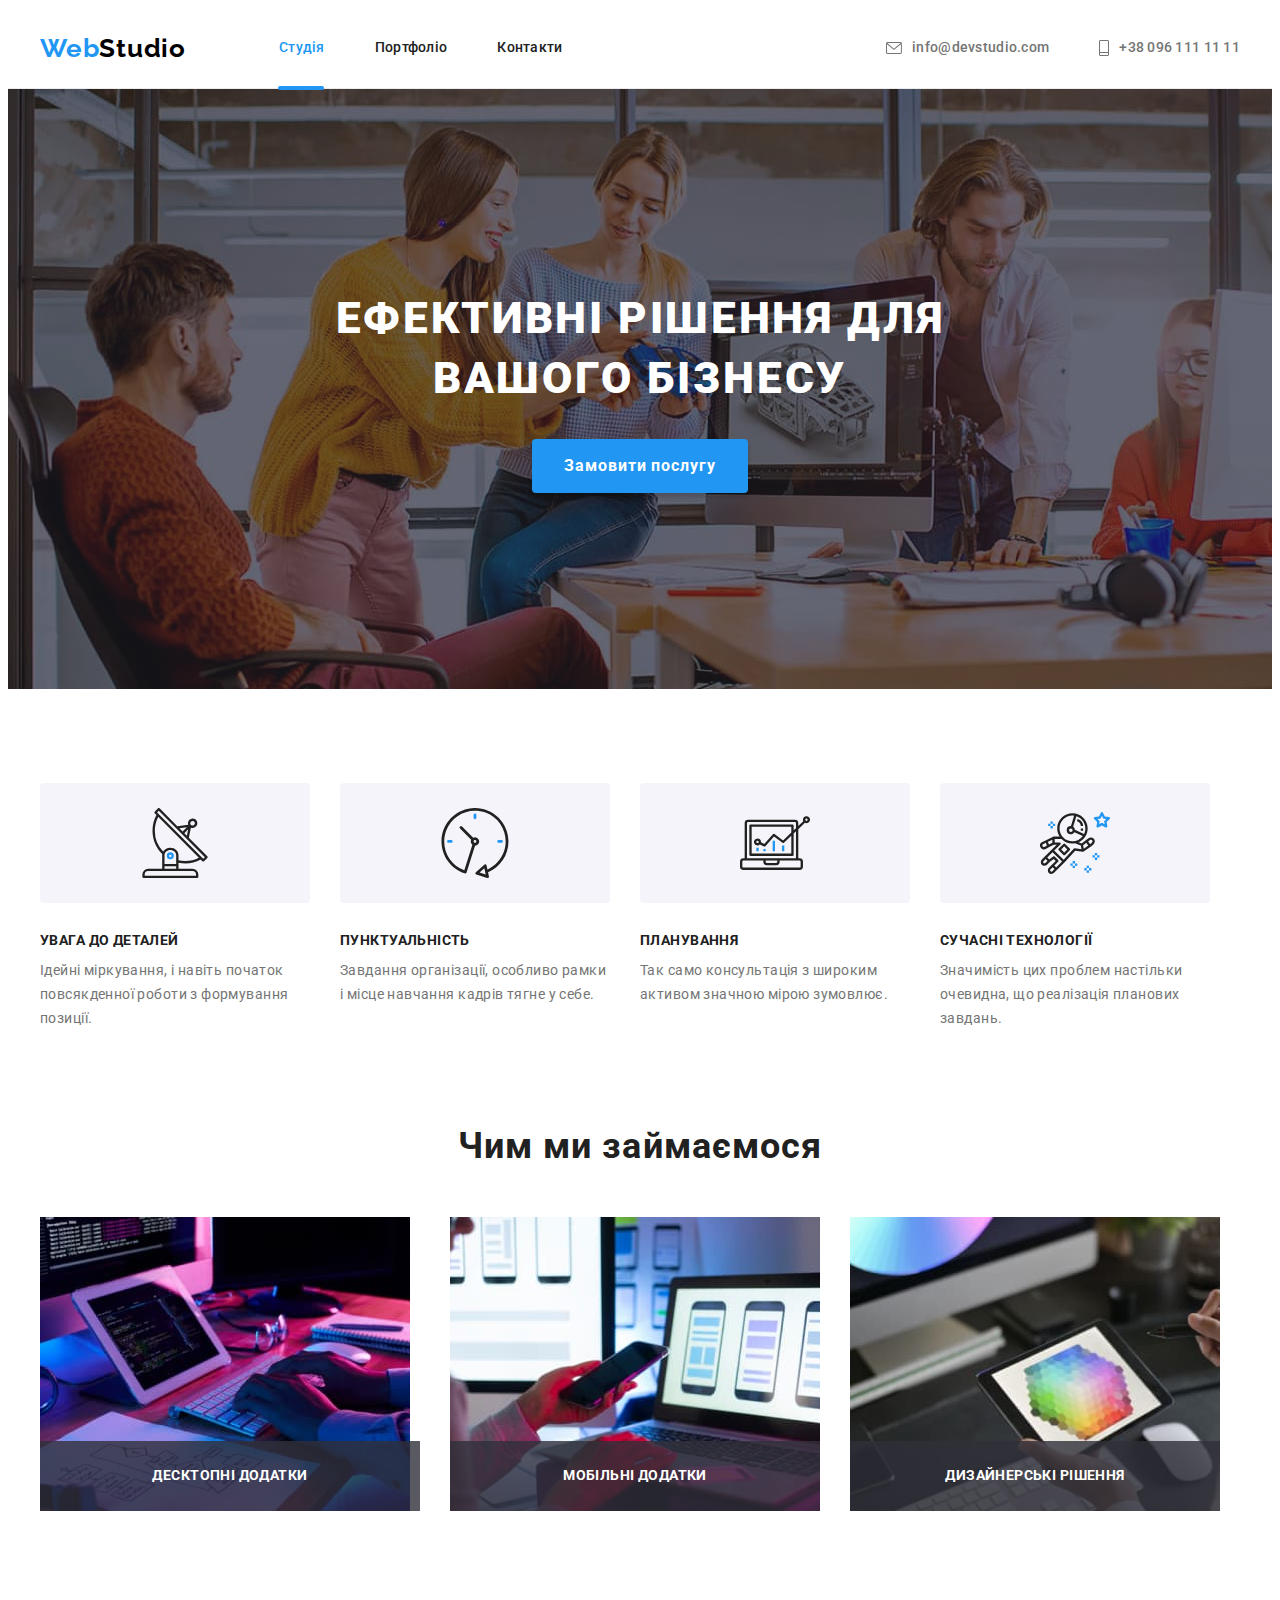
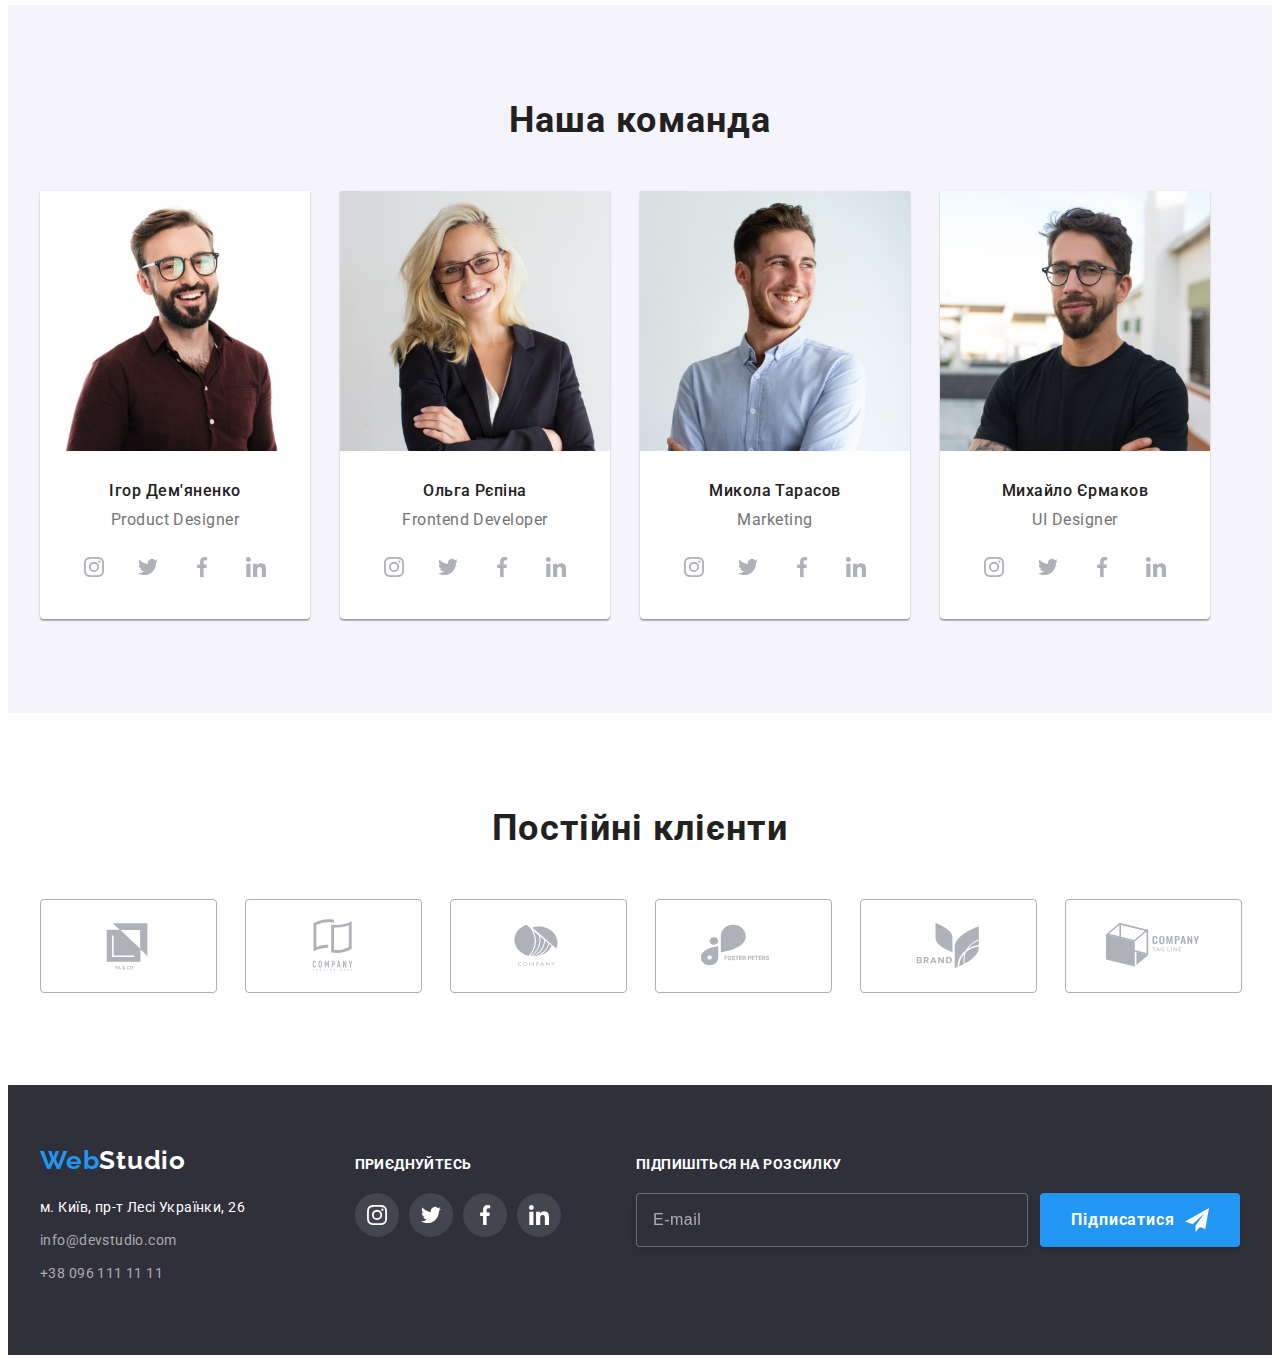
==== commit 0739bbba: "update" ====
--- a/index.html
+++ b/index.html
@@ -136,7 +136,7 @@
               <div class="team__description">
                 <h3 class="team__name">Михайло Єрмаков</h3>
                 <p class="team__position" lang="en">UI Designer</p>
-              <ul class="soc team__soc">
+              <ul class="soc">
                 <li class="soc__item"><a class="soc__link" href=""><svg class="soc__icon" width="20" height="20"><use href="./images/icons.svg#icon-instagram"></use></svg></a></li>
                 <li class="soc__item"><a class="soc__link" href=""><svg class="soc__icon" width="20" height="20"><use href="./images/icons.svg#icon-twitter"></use></svg></a></li>
                 <li class="soc__item"><a class="soc__link" href=""><svg class="soc__icon" width="20" height="20"><use href="./images/icons.svg#icon-facebook"></use></svg></a></li>
@@ -176,19 +176,19 @@
         <div class="footer__wrapper">
           <div>
             <p class="footer__join">приєднуйтесь</p>
-            <ul class="soc footer__soc">
-              <li class="soc__item"><a class="soc-link--whithe" href=""><svg class="soc__icon--whithe" width="20" height="20"><use href="./images/icons.svg#icon-instagram"></use></svg></a></li>
-              <li class="soc__item"><a class="soc-link--whithe" href=""><svg class="soc__icon--whithe" width="20" height="20"><use href="./images/icons.svg#icon-twitter"></use></svg></a></li>
-              <li class="soc__item"><a class="soc-link--whithe" href=""><svg class="soc__icon--whithe" width="20" height="20"><use href="./images/icons.svg#icon-facebook"></use></svg></a></li>
-              <li class="soc__item"><a class="soc-link--whithe" href=""><svg class="soc__icon--whithe" width="20" height="20"><use href="./images/icons.svg#icon-linkedin"></use></svg></a></li>
+            <ul class="soc">
+              <li class="soc__item"><a class="soc__link--whithe" href=""><svg class="soc__icon--whithe" width="20" height="20"><use href="./images/icons.svg#icon-instagram"></use></svg></a></li>
+              <li class="soc__item"><a class="soc__link--whithe" href=""><svg class="soc__icon--whithe" width="20" height="20"><use href="./images/icons.svg#icon-twitter"></use></svg></a></li>
+              <li class="soc__item"><a class="soc__link--whithe" href=""><svg class="soc__icon--whithe" width="20" height="20"><use href="./images/icons.svg#icon-facebook"></use></svg></a></li>
+              <li class="soc__item"><a class="soc__link--whithe" href=""><svg class="soc__icon--whithe" width="20" height="20"><use href="./images/icons.svg#icon-linkedin"></use></svg></a></li>
             </ul>
           </div>
         </div>
-        <form class="form-subscribe" >
-         <p class="footer__join">Підпишіться на розсилку</p>
-         <div class="form-subscribe-wrap">
-           <input class="field-subscribe" type="email" name="mail" placeholder="E-mail" >
-           <button class="form-subscribe-btn" type="submit">Підписатися <svg class="icon-send" width="24" height="24"><use href="./images/icons.svg#icon-send"></use></svg></button>
+        <form class="subscribe" >
+         <p class="subscribe__join">Підпишіться на розсилку</p>
+         <div class="subscribe__wrapper">
+           <input class="subscribe__field" type="email" name="mail" placeholder="E-mail" >
+           <button class="subscribe__btn" type="submit">Підписатися <svg class="icon-send" width="24" height="24"><use href="./images/icons.svg#icon-send"></use></svg></button>
          </div>
         </form>
       </div>
--- a/css/main.min.css
+++ b/css/main.min.css
@@ -1 +1 @@
-:root{--text-color: #757575;--title-text-color: #212121;--accent-color: #2196f3;--secondary-color: #ffffff;--color-icon: #afb1b8;--background-color: #f5f4fa;--transition-time: 250ms;--transition-function: cubic-bezier(0.4, 0, 0.2, 1)}@-webkit-keyframes currentBorder{0%{transform:scaleX(0)}100%{transform:scaleX(1)}}@keyframes currentBorder{0%{transform:scaleX(0)}100%{transform:scaleX(1)}}h1,h2,h3,h4,h5,h5,p{margin:0;padding:0}ul,ol{margin:0;padding-left:0;list-style:none}a{text-decoration:none}address{font-style:normal}button{cursor:pointer}img{display:block;max-width:100%;height:auto}body{font-family:"Roboto",sans-serif;font-size:14px}.visually-hidden{position:absolute;width:1px;height:1px;margin:-1px;border:0;padding:0;white-space:nowrap;-webkit-clip-path:inset(100%);clip-path:inset(100%);clip:rect(0 0 0 0);overflow:hidden}.container{width:1200px;padding-left:15px;padding-right:15px;margin:0 auto}.section{padding-top:94px;padding-bottom:94px}.backdrop{position:fixed;top:0;left:0;width:100%;height:100%;opacity:1;background-color:rgba(0,0,0,.2);transition:opacity var(--transition-time) var(--transition-function),visibility var(--transition-time) var(--transition-function)}.backdrop.is-hidden{opacity:0;visibility:hidden;pointer-events:none}.modal{position:absolute;top:50%;left:50%;transform:translate(-50%, -50%);min-width:528px;min-height:581px;border-radius:4px;box-shadow:0px 1px 3px rgba(0,0,0,.12),0px 1px 1px rgba(0,0,0,.14),0px 2px 1px rgba(0,0,0,.2);background-color:var(--secondary-color);transform:translate(-50%, -50%) scale(1);transition:transform var(--transition-time) var(--transition-function)}.backdrop.is-hidden .modal{transform:translate(-50%, -50%) scale(0)}.btn-modal-close{position:absolute;top:8px;right:8px;border-radius:50%;width:30px;height:30px;display:flex;justify-content:center;align-items:center;border:1px solid rgba(0,0,0,.1);background-color:var(--secondary-color);transition:fill var(--transition-time) var(--transition-function)}.btn-modal-close:hover,.btn-modal-close:focus{fill:var(--accent-color)}.your-data-form{padding:40px}.title-form{margin-bottom:12px;font-weight:700;font-size:20px;line-height:1.15;text-align:center;letter-spacing:.03em;color:var(--title-text-color)}.form-field{position:relative;display:flex;flex-direction:column;margin-bottom:10px}.form-field label{margin-bottom:4px;font-weight:400;font-size:12px;line-height:1.17;letter-spacing:.01em;color:var(--text-color)}.icon-form{position:absolute;top:50%;left:15px;transition:fill var(--transition-time) var(--transition-function)}.form-field input{width:100%;margin:0;padding:12px 42px;border:1px solid rgba(33,33,33,.2);border-radius:4px;outline:rgba(0,0,0,0);transition:border-color var(--transition-time) var(--transition-function)}.form-field:focus-within,.form-field input:focus{fill:var(--accent-color);border-color:var(--accent-color)}.form-comment{display:flex;flex-direction:column;margin-bottom:20px}.form-comment label{margin-bottom:4px;font-weight:400;font-size:12px;line-height:1.17;letter-spacing:.01em;color:var(--text-color)}.form-comment textarea{width:100%;resize:none;padding:12px 16px;height:138px;border:1px solid rgba(33,33,33,.2);border-radius:4px;outline:rgba(0,0,0,0);transition:border-color var(--transition-time) var(--transition-function)}.form-comment textarea:focus{border-color:var(--accent-color)}.form-comment textarea::-moz-placeholder{font-weight:400;font-size:12px;line-height:1.17;letter-spacing:.01em;color:rgba(117,117,117,.5)}.form-comment textarea:-ms-input-placeholder{font-weight:400;font-size:12px;line-height:1.17;letter-spacing:.01em;color:rgba(117,117,117,.5)}.form-comment textarea::placeholder{font-weight:400;font-size:12px;line-height:1.17;letter-spacing:.01em;color:rgba(117,117,117,.5)}.form-contract-condition{margin-bottom:30px;text-align:center}.form-contract-condition>.checkbox{-webkit-appearance:none;-moz-appearance:none;appearance:none;position:absolute}.form-contract-condition label{display:inline-block;font-weight:400;font-size:14px;line-height:1.71;letter-spacing:.03em;color:var(--text-color)}.border-icon{position:relative;top:2px;left:0;display:inline-flex;align-items:center;margin-right:7px;width:16px;height:15px;border:1px solid var(--title-text-color);border-radius:2px;transition:background-color var(--transition-time) var(--transition-function),border-color var(--transition-time) var(--transition-function)}.icon-check{opacity:0;transition:opacity var(--transition-time) var(--transition-function)}.checkbox:checked+label .border-icon{background-color:var(--accent-color);border-color:var(--accent-color)}.checkbox:checked+label .icon-check{opacity:1}.checkbox:focus+label .border-icon{outline:1px solid var(--title-text-color)}.checkbox:checked:focus+label .border-icon{outline:rgba(0,0,0,0)}.form-contract-condition .contract{text-decoration:underline;color:var(--accent-color)}.btn-submit-form{display:block;padding-top:10px;padding-bottom:10px;min-width:200px;margin:0 auto;border-radius:4px;border-color:rgba(0,0,0,0);font-family:inherit;font-weight:700;font-size:16px;line-height:1.88;letter-spacing:.06em;color:var(--secondary-color);background-color:var(--accent-color);box-shadow:0px 4px 4px rgba(0,0,0,.15);transition:background-color var(--transition-time) var(--transition-function),filter var(--transition-time) var(--transition-function)}.btn-submit-form:hover,.btn-submit-form:focus{background-color:#188ce8;filter:drop-shadow(0px 4px 4px rgba(0, 0, 0, 0.25))}.header{background:var(--secondary-color);border-bottom:1px solid #ececec}.header__container{display:flex;align-items:center}.navigation{display:flex;align-items:center}.logo{color:#000;font-family:"Raleway",sans-serif;font-weight:700;font-size:26px;line-height:1.19;letter-spacing:.03em;margin-right:93px}.logo span{color:var(--accent-color)}.menu{display:flex;align-items:center;gap:50px}.menu__link{position:relative;padding-top:32px;padding-bottom:32px;font-weight:500;line-height:1.14;letter-spacing:.02em;color:var(--title-text-color);display:block;transition:color var(--transition-time) var(--transition-function)}.menu__link:hover,.menu__link:focus{color:var(--accent-color)}.contact{display:flex;align-items:center;margin-left:auto;gap:50px}.contact__mail,.contact__tel{display:flex;align-items:center;font-weight:500;line-height:1.14;letter-spacing:.02em;color:var(--text-color);transition:color var(--transition-time) var(--transition-function)}.contact__mail:hover,.contact__mail:focus,.contact__tel:hover,.contact__tel:focus{color:var(--accent-color);fill:var(--accent-color)}.contact__icon{margin-right:10px;fill:currentColor;transition:fill var(--transition-time) var(--transition-function)}.current{color:var(--accent-color)}.current::after{content:"";position:absolute;left:0;bottom:-1px;display:block;width:100%;height:4px;margin:-1px;background-color:var(--accent-color);border-radius:2px;-webkit-animation:currentBorder var(--transition-time) var(--transition-function);animation:currentBorder var(--transition-time) var(--transition-function)}.footer{padding:60px 0;background-color:#2f303a}.footer__container{display:flex;justify-content:space-between;align-items:baseline}.footer__logo{font-family:"Raleway",sans-serif;font-weight:700;font-size:26px;line-height:1.19;letter-spacing:.03em;color:var(--secondary-color);display:block;margin-bottom:20px}.footer__logo span{color:var(--accent-color)}.footer__location{margin-bottom:9px;line-height:1.71;font-style:normal;letter-spacing:.03em;color:var(--secondary-color)}.footer__item{margin-bottom:9px}.footer__mail,.footer__tel{font-style:normal;line-height:1.71;letter-spacing:.03em;color:rgba(255,255,255,.6);transition:color var(--transition-time) var(--transition-function)}.footer__mail:hover,.footer__mail:focus,.footer__tel:hover,.footer__tel:focus{color:var(--accent-color)}.footer__join{margin-bottom:20px;font-weight:700;line-height:1.14;letter-spacing:.03em;text-transform:uppercase;color:var(--secondary-color)}.footer__soc{display:flex;gap:10px}.soc__item{width:44px;height:44px}.soc-link--whithe{width:100%;height:100%;border-radius:50%;display:flex;justify-content:center;align-items:center;background-color:rgba(255,255,255,.1);transition:background-color var(--transition-time) var(--transition-function)}.soc-link--whithe:hover,.soc-link--whithe:focus{background:var(--accent-color)}.soc__icon--whithe{fill:var(--secondary-color)}.form-subscribe-wrap{display:flex}.form-subscribe input{width:358px;margin-right:12px;padding:15px 16px;color:var(--secondary-color);background-color:#2f303a;outline:rgba(0,0,0,0);border:1px solid rgba(255,255,255,.3);filter:drop-shadow(0px 4px 4px rgba(0, 0, 0, 0.15));border-radius:4px}.icon-send{margin-left:10px;fill:var(--secondary-color)}.form-subscribe::-moz-placeholder{font-weight:400;font-size:16px;line-height:1.25;letter-spacing:.03em;color:rgba(255,255,255,.6)}.form-subscribe:-ms-input-placeholder{font-weight:400;font-size:16px;line-height:1.25;letter-spacing:.03em;color:rgba(255,255,255,.6)}.form-subscribe::placeholder{font-weight:400;font-size:16px;line-height:1.25;letter-spacing:.03em;color:rgba(255,255,255,.6)}.form-subscribe-btn{display:flex;justify-content:center;align-items:center;padding-top:10px;padding-bottom:10px;min-width:200px;border-radius:4px;border-color:rgba(0,0,0,0);font-family:inherit;font-weight:700;font-size:16px;line-height:1.88;letter-spacing:.06em;color:var(--secondary-color);background-color:var(--accent-color);box-shadow:0px 4px 4px rgba(0,0,0,.15)}.hero{height:600px;max-width:1600px;background-image:linear-gradient(rgba(47, 48, 58, 0.4), rgba(47, 48, 58, 0.4)),url("../images/hero.jpg");background-color:#2f303a}.hero__content{padding:200px 0px}.hero__title{max-width:650px;margin:0 auto;margin-bottom:30px;font-weight:900;font-size:44px;line-height:1.36;text-align:center;letter-spacing:.06em;text-transform:uppercase;color:var(--secondary-color)}.hero__btn{display:block;padding-top:10px;padding-bottom:10px;min-width:216px;margin:0 auto;border-radius:4px;border-color:rgba(0,0,0,0);font-family:inherit;font-weight:700;font-size:16px;line-height:1.88;letter-spacing:.06em;color:var(--secondary-color);background-color:var(--accent-color);box-shadow:0px 4px 4px rgba(0,0,0,.15);transition:background-color var(--transition-time) var(--transition-function)}.hero__btn:hover,.hero__btn:focus{background-color:#188ce8}.features__wrapper{width:270px;height:120px;margin-bottom:30px;display:flex;justify-content:center;align-items:center;background-color:var(--background-color);border-radius:4px}.features__list{display:flex;gap:30px}.features__title{margin-bottom:10px;font-size:14px;font-weight:700;line-height:1.14;letter-spacing:.03em;text-transform:uppercase;color:var(--title-text-color)}.features__text{width:270px;line-height:1.71;letter-spacing:.03em;color:var(--text-color)}.services{padding-bottom:94px;background:var(--secondary-color)}.services__title{margin-bottom:50px;font-weight:700;font-size:36px;line-height:1.17;text-align:center;letter-spacing:.03em;color:var(--title-text-color)}.services__list{display:flex;gap:30px}.services__item{width:calc((100% - 60px)/3)}.services__wrapper{position:relative}.services__text{position:absolute;bottom:0;left:0;padding:27px 0;width:100%;font-weight:700;font-size:14px;line-height:1.14;text-align:center;letter-spacing:.03em;text-transform:uppercase;color:var(--secondary-color);background-color:rgba(47,48,58,.8)}.team{background:var(--background-color)}.team__title{margin-bottom:50px;font-weight:700;font-size:36px;line-height:1.17;text-align:center;letter-spacing:.03em;color:var(--title-text-color)}.team__list{display:flex;gap:30px}.team__item{text-align:center;box-shadow:0px 1px 3px rgba(0,0,0,.12),0px 1px 1px rgba(0,0,0,.14),0px 2px 1px rgba(0,0,0,.2);border-radius:0px 0px 4px 4px;background:#fff}.team__description{padding:30px}.team__name{margin-bottom:10px;font-weight:500;font-size:16px;line-height:1.19;letter-spacing:.03em;color:var(--title-text-color)}.team__position{margin-bottom:16px;font-size:16px;line-height:1.19;letter-spacing:.03em;color:var(--text-color)}.team__soc{display:flex;justify-content:center;align-items:center;gap:10px}.soc__item{width:44px;height:44px}.soc__link{width:100%;height:100%;display:flex;justify-content:center;align-items:center;border-radius:50%;color:var(--color-icon);transition:background-color var(--transition-time) var(--transition-function),color var(--transition-time) var(--transition-function)}.soc__link:hover,.soc__link:focus{background-color:var(--accent-color);color:var(--secondary-color)}.soc__icon{fill:currentColor}.customers__title{margin-bottom:50px;font-weight:700;font-size:36px;line-height:1.17;text-align:center;letter-spacing:.03em;color:var(--title-text-color)}.customers__list{display:flex;gap:30px}.customers__item{width:calc((100% - 150px)/6);height:92px}.coustomers__link{width:100%;height:100%;display:flex;justify-content:center;align-items:center;border:1px solid var(--color-icon);border-radius:4px;color:var(--color-icon);transition:border-color var(--transition-time) var(--transition-function),color var(--transition-time) var(--transition-function)}.coustomers__link:hover,.coustomers__link:focus{border-color:var(--accent-color);color:var(--accent-color)}.coustomers__icon{fill:currentColor}.filter{background:var(--secondary-color)}.filter-list{display:flex;justify-content:center;gap:8px;margin-bottom:34px}.filter-btn{display:block;margin:0 auto;padding:6px 22px;border-style:none;border-radius:4px;font-family:inherit;font-weight:500;font-size:16px;line-height:1.62;letter-spacing:.03em;color:var(--title-text-color);background:#f5f4fa;transition:color var(--transition-time) var(--transition-function),background-color var(--transition-time) var(--transition-function),box-shadow var(--transition-time) var(--transition-function)}.filter-btn:hover,.filter-btn:focus{color:var(--secondary-color);background:var(--accent-color);box-shadow:0px 3px 1px rgba(0,0,0,.1),0px 1px 2px rgba(0,0,0,.08),0px 2px 2px rgba(0,0,0,.12)}.project-list{display:flex;flex-wrap:wrap;gap:30px}.project-link{display:block;transition:box-shadow var(--transition-time) var(--transition-function)}.project-link:hover,.project-link:focus{box-shadow:0px 1px 1px rgba(0,0,0,.12),0px 4px 4px rgba(0,0,0,.06),1px 4px 6px rgba(0,0,0,.16);display:block}.project-thumb{position:relative;overflow:hidden}.project-animation-text{position:absolute;top:0;left:0;padding:63px 24px;height:100%;font-weight:400;font-size:18px;line-height:1.56;letter-spacing:.03em;color:var(--secondary-color);background-color:rgba(33,150,243,.9);transform:translateY(100%);transition:transform var(--transition-time) var(--transition-function)}.project-link:hover .project-animation-text,.project-link:focus .project-animation-text{transform:translateY(0)}.description{padding:20px 24px;border:1px solid #eee}.project-title{margin-bottom:4px;font-weight:700;font-size:18px;line-height:2;letter-spacing:.06em;color:var(--title-text-color)}.project-text{font-weight:400;font-size:16px;line-height:1.88;letter-spacing:.03em;color:var(--text-color)}/*# sourceMappingURL=main.min.css.map */+:root{--text-color: #757575;--title-text-color: #212121;--accent-color: #2196f3;--secondary-color: #ffffff;--color-icon: #afb1b8;--background-color: #f5f4fa;--transition-time: 250ms;--transition-function: cubic-bezier(0.4, 0, 0.2, 1)}@-webkit-keyframes currentBorder{0%{transform:scaleX(0)}100%{transform:scaleX(1)}}@keyframes currentBorder{0%{transform:scaleX(0)}100%{transform:scaleX(1)}}h1,h2,h3,h4,h5,h5,p{margin:0;padding:0}ul,ol{margin:0;padding-left:0;list-style:none}a{text-decoration:none}address{font-style:normal}button{cursor:pointer}img{display:block;max-width:100%;height:auto}body{font-family:"Roboto",sans-serif;font-size:14px}.visually-hidden{position:absolute;width:1px;height:1px;margin:-1px;border:0;padding:0;white-space:nowrap;-webkit-clip-path:inset(100%);clip-path:inset(100%);clip:rect(0 0 0 0);overflow:hidden}.container{width:1200px;padding-left:15px;padding-right:15px;margin:0 auto}.section{padding-top:94px;padding-bottom:94px}.backdrop{position:fixed;top:0;left:0;width:100%;height:100%;opacity:1;background-color:rgba(0,0,0,.2);transition:opacity var(--transition-time) var(--transition-function),visibility var(--transition-time) var(--transition-function)}.backdrop.is-hidden{opacity:0;visibility:hidden;pointer-events:none}.modal{position:absolute;top:50%;left:50%;transform:translate(-50%, -50%);min-width:528px;min-height:581px;border-radius:4px;box-shadow:0px 1px 3px rgba(0,0,0,.12),0px 1px 1px rgba(0,0,0,.14),0px 2px 1px rgba(0,0,0,.2);background-color:var(--secondary-color);transform:translate(-50%, -50%) scale(1);transition:transform var(--transition-time) var(--transition-function)}.backdrop.is-hidden .modal{transform:translate(-50%, -50%) scale(0)}.btn-modal-close{position:absolute;top:8px;right:8px;border-radius:50%;width:30px;height:30px;display:flex;justify-content:center;align-items:center;border:1px solid rgba(0,0,0,.1);background-color:var(--secondary-color);transition:fill var(--transition-time) var(--transition-function)}.btn-modal-close:hover,.btn-modal-close:focus{fill:var(--accent-color)}.your-data-form{padding:40px}.title-form{margin-bottom:12px;font-weight:700;font-size:20px;line-height:1.15;text-align:center;letter-spacing:.03em;color:var(--title-text-color)}.form-field{position:relative;display:flex;flex-direction:column;margin-bottom:10px}.form-field label{margin-bottom:4px;font-weight:400;font-size:12px;line-height:1.17;letter-spacing:.01em;color:var(--text-color)}.icon-form{position:absolute;top:50%;left:15px;transition:fill var(--transition-time) var(--transition-function)}.form-field input{width:100%;margin:0;padding:12px 42px;border:1px solid rgba(33,33,33,.2);border-radius:4px;outline:rgba(0,0,0,0);transition:border-color var(--transition-time) var(--transition-function)}.form-field:focus-within,.form-field input:focus{fill:var(--accent-color);border-color:var(--accent-color)}.form-comment{display:flex;flex-direction:column;margin-bottom:20px}.form-comment label{margin-bottom:4px;font-weight:400;font-size:12px;line-height:1.17;letter-spacing:.01em;color:var(--text-color)}.form-comment textarea{width:100%;resize:none;padding:12px 16px;height:138px;border:1px solid rgba(33,33,33,.2);border-radius:4px;outline:rgba(0,0,0,0);transition:border-color var(--transition-time) var(--transition-function)}.form-comment textarea:focus{border-color:var(--accent-color)}.form-comment textarea::-moz-placeholder{font-weight:400;font-size:12px;line-height:1.17;letter-spacing:.01em;color:rgba(117,117,117,.5)}.form-comment textarea:-ms-input-placeholder{font-weight:400;font-size:12px;line-height:1.17;letter-spacing:.01em;color:rgba(117,117,117,.5)}.form-comment textarea::placeholder{font-weight:400;font-size:12px;line-height:1.17;letter-spacing:.01em;color:rgba(117,117,117,.5)}.form-contract-condition{margin-bottom:30px;text-align:center}.form-contract-condition>.checkbox{-webkit-appearance:none;-moz-appearance:none;appearance:none;position:absolute}.form-contract-condition label{display:inline-block;font-weight:400;font-size:14px;line-height:1.71;letter-spacing:.03em;color:var(--text-color)}.border-icon{position:relative;top:2px;left:0;display:inline-flex;align-items:center;margin-right:7px;width:16px;height:15px;border:1px solid var(--title-text-color);border-radius:2px;transition:background-color var(--transition-time) var(--transition-function),border-color var(--transition-time) var(--transition-function)}.icon-check{opacity:0;transition:opacity var(--transition-time) var(--transition-function)}.checkbox:checked+label .border-icon{background-color:var(--accent-color);border-color:var(--accent-color)}.checkbox:checked+label .icon-check{opacity:1}.checkbox:focus+label .border-icon{outline:1px solid var(--title-text-color)}.checkbox:checked:focus+label .border-icon{outline:rgba(0,0,0,0)}.form-contract-condition .contract{text-decoration:underline;color:var(--accent-color)}.btn-submit-form{display:block;padding-top:10px;padding-bottom:10px;min-width:200px;margin:0 auto;border-radius:4px;border-color:rgba(0,0,0,0);font-family:inherit;font-weight:700;font-size:16px;line-height:1.88;letter-spacing:.06em;color:var(--secondary-color);background-color:var(--accent-color);box-shadow:0px 4px 4px rgba(0,0,0,.15);transition:background-color var(--transition-time) var(--transition-function),filter var(--transition-time) var(--transition-function)}.btn-submit-form:hover,.btn-submit-form:focus{background-color:#188ce8;filter:drop-shadow(0px 4px 4px rgba(0, 0, 0, 0.25))}.header{background:var(--secondary-color);border-bottom:1px solid #ececec}.header__container{display:flex;align-items:center}.navigation{display:flex;align-items:center}.logo{color:#000;font-family:"Raleway",sans-serif;font-weight:700;font-size:26px;line-height:1.19;letter-spacing:.03em;margin-right:93px}.logo span{color:var(--accent-color)}.menu{display:flex;align-items:center;gap:50px}.menu__link{position:relative;padding-top:32px;padding-bottom:32px;font-weight:500;line-height:1.14;letter-spacing:.02em;color:var(--title-text-color);display:block;transition:color var(--transition-time) var(--transition-function)}.menu__link:hover,.menu__link:focus{color:var(--accent-color)}.contact{display:flex;align-items:center;margin-left:auto;gap:50px}.contact__mail,.contact__tel{display:flex;align-items:center;font-weight:500;line-height:1.14;letter-spacing:.02em;color:var(--text-color);transition:color var(--transition-time) var(--transition-function)}.contact__mail:hover,.contact__mail:focus,.contact__tel:hover,.contact__tel:focus{color:var(--accent-color);fill:var(--accent-color)}.contact__icon{margin-right:10px;fill:currentColor;transition:fill var(--transition-time) var(--transition-function)}.current{color:var(--accent-color)}.current::after{content:"";position:absolute;left:0;bottom:-1px;display:block;width:100%;height:4px;margin:-1px;background-color:var(--accent-color);border-radius:2px;-webkit-animation:currentBorder var(--transition-time) var(--transition-function);animation:currentBorder var(--transition-time) var(--transition-function)}.footer{padding:60px 0;background-color:#2f303a}.footer__container{display:flex;justify-content:space-between;align-items:baseline}.footer__logo{font-family:"Raleway",sans-serif;font-weight:700;font-size:26px;line-height:1.19;letter-spacing:.03em;color:var(--secondary-color);display:block;margin-bottom:20px}.footer__logo span{color:var(--accent-color)}.footer__location{margin-bottom:9px;line-height:1.71;font-style:normal;letter-spacing:.03em;color:var(--secondary-color)}.footer__item{margin-bottom:9px}.footer__mail,.footer__tel{font-style:normal;line-height:1.71;letter-spacing:.03em;color:rgba(255,255,255,.6);transition:color var(--transition-time) var(--transition-function)}.footer__mail:hover,.footer__mail:focus,.footer__tel:hover,.footer__tel:focus{color:var(--accent-color)}.footer__join{margin-bottom:20px;font-weight:700;line-height:1.14;letter-spacing:.03em;text-transform:uppercase;color:var(--secondary-color)}.soc__link--whithe{width:100%;height:100%;border-radius:50%;display:flex;justify-content:center;align-items:center;background-color:rgba(255,255,255,.1);transition:background-color var(--transition-time) var(--transition-function)}.soc__link--whithe:hover,.soc__link--whithe:focus{background:var(--accent-color)}.soc__icon--whithe{fill:var(--secondary-color)}.subscribe__wrapper{display:flex}.subscribe__field{width:358px;margin-right:12px;padding:15px 16px;color:var(--secondary-color);background-color:#2f303a;outline:rgba(0,0,0,0);border:1px solid rgba(255,255,255,.3);filter:drop-shadow(0px 4px 4px rgba(0, 0, 0, 0.15));border-radius:4px}.subscribe__field::-moz-placeholder{font-weight:16px;font-size:16px;line-height:1.25;letter-spacing:.03em;color:rgba(255,255,255,.6)}.subscribe__field:-ms-input-placeholder{font-weight:16px;font-size:16px;line-height:1.25;letter-spacing:.03em;color:rgba(255,255,255,.6)}.subscribe__field::placeholder{font-weight:16px;font-size:16px;line-height:1.25;letter-spacing:.03em;color:rgba(255,255,255,.6)}.subscribe__join{margin-bottom:20px;font-weight:700;line-height:1.14;letter-spacing:.03em;text-transform:uppercase;color:var(--secondary-color)}.subscribe__btn{display:flex;justify-content:center;align-items:center;padding-top:10px;padding-bottom:10px;min-width:200px;border-radius:4px;border-color:rgba(0,0,0,0);font-family:inherit;font-weight:700;font-size:16px;line-height:1.88;letter-spacing:.06em;color:var(--secondary-color);background-color:var(--accent-color);box-shadow:0px 4px 4px rgba(0,0,0,.15)}.icon-send{margin-left:10px;fill:var(--secondary-color)}.hero{height:600px;max-width:1600px;background-image:linear-gradient(rgba(47, 48, 58, 0.4), rgba(47, 48, 58, 0.4)),url("../images/hero.jpg");background-color:#2f303a}.hero__content{padding:200px 0px}.hero__title{max-width:650px;margin:0 auto;margin-bottom:30px;font-weight:900;font-size:44px;line-height:1.36;text-align:center;letter-spacing:.06em;text-transform:uppercase;color:var(--secondary-color)}.hero__btn{display:block;padding-top:10px;padding-bottom:10px;min-width:216px;margin:0 auto;border-radius:4px;border-color:rgba(0,0,0,0);font-family:inherit;font-weight:700;font-size:16px;line-height:1.88;letter-spacing:.06em;color:var(--secondary-color);background-color:var(--accent-color);box-shadow:0px 4px 4px rgba(0,0,0,.15);transition:background-color var(--transition-time) var(--transition-function)}.hero__btn:hover,.hero__btn:focus{background-color:#188ce8}.features__wrapper{width:270px;height:120px;margin-bottom:30px;display:flex;justify-content:center;align-items:center;background-color:var(--background-color);border-radius:4px}.features__list{display:flex;gap:30px}.features__title{margin-bottom:10px;font-size:14px;font-weight:700;line-height:1.14;letter-spacing:.03em;text-transform:uppercase;color:var(--title-text-color)}.features__text{width:270px;line-height:1.71;letter-spacing:.03em;color:var(--text-color)}.services{padding-bottom:94px;background:var(--secondary-color)}.services__title{margin-bottom:50px;font-weight:700;font-size:36px;line-height:1.17;text-align:center;letter-spacing:.03em;color:var(--title-text-color)}.services__list{display:flex;gap:30px}.services__item{width:calc((100% - 60px)/3)}.services__wrapper{position:relative}.services__text{position:absolute;bottom:0;left:0;padding:27px 0;width:100%;font-weight:700;font-size:14px;line-height:1.14;text-align:center;letter-spacing:.03em;text-transform:uppercase;color:var(--secondary-color);background-color:rgba(47,48,58,.8)}.team{background:var(--background-color)}.team__title{margin-bottom:50px;font-weight:700;font-size:36px;line-height:1.17;text-align:center;letter-spacing:.03em;color:var(--title-text-color)}.team__list{display:flex;gap:30px}.team__item{text-align:center;box-shadow:0px 1px 3px rgba(0,0,0,.12),0px 1px 1px rgba(0,0,0,.14),0px 2px 1px rgba(0,0,0,.2);border-radius:0px 0px 4px 4px;background:#fff}.team__description{padding:30px}.team__name{margin-bottom:10px;font-weight:500;font-size:16px;line-height:1.19;letter-spacing:.03em;color:var(--title-text-color)}.team__position{margin-bottom:16px;font-size:16px;line-height:1.19;letter-spacing:.03em;color:var(--text-color)}.soc{display:flex;justify-content:center;align-items:center;gap:10px}.soc__item{width:44px;height:44px}.soc__link{width:100%;height:100%;display:flex;justify-content:center;align-items:center;border-radius:50%;color:var(--color-icon);transition:background-color var(--transition-time) var(--transition-function),color var(--transition-time) var(--transition-function)}.soc__link:hover,.soc__link:focus{background-color:var(--accent-color);color:var(--secondary-color)}.soc__icon{fill:currentColor}.customers__title{margin-bottom:50px;font-weight:700;font-size:36px;line-height:1.17;text-align:center;letter-spacing:.03em;color:var(--title-text-color)}.customers__list{display:flex;gap:30px}.customers__item{width:calc((100% - 150px)/6);height:92px}.coustomers__link{width:100%;height:100%;display:flex;justify-content:center;align-items:center;border:1px solid var(--color-icon);border-radius:4px;color:var(--color-icon);transition:border-color var(--transition-time) var(--transition-function),color var(--transition-time) var(--transition-function)}.coustomers__link:hover,.coustomers__link:focus{border-color:var(--accent-color);color:var(--accent-color)}.coustomers__icon{fill:currentColor}.filter{background:var(--secondary-color)}.filter-list{display:flex;justify-content:center;gap:8px;margin-bottom:34px}.filter-btn{display:block;margin:0 auto;padding:6px 22px;border-style:none;border-radius:4px;font-family:inherit;font-weight:500;font-size:16px;line-height:1.62;letter-spacing:.03em;color:var(--title-text-color);background:#f5f4fa;transition:color var(--transition-time) var(--transition-function),background-color var(--transition-time) var(--transition-function),box-shadow var(--transition-time) var(--transition-function)}.filter-btn:hover,.filter-btn:focus{color:var(--secondary-color);background:var(--accent-color);box-shadow:0px 3px 1px rgba(0,0,0,.1),0px 1px 2px rgba(0,0,0,.08),0px 2px 2px rgba(0,0,0,.12)}.project-list{display:flex;flex-wrap:wrap;gap:30px}.project-link{display:block;transition:box-shadow var(--transition-time) var(--transition-function)}.project-link:hover,.project-link:focus{box-shadow:0px 1px 1px rgba(0,0,0,.12),0px 4px 4px rgba(0,0,0,.06),1px 4px 6px rgba(0,0,0,.16);display:block}.project-thumb{position:relative;overflow:hidden}.project-animation-text{position:absolute;top:0;left:0;padding:63px 24px;height:100%;font-weight:400;font-size:18px;line-height:1.56;letter-spacing:.03em;color:var(--secondary-color);background-color:rgba(33,150,243,.9);transform:translateY(100%);transition:transform var(--transition-time) var(--transition-function)}.project-link:hover .project-animation-text,.project-link:focus .project-animation-text{transform:translateY(0)}.description{padding:20px 24px;border:1px solid #eee}.project-title{margin-bottom:4px;font-weight:700;font-size:18px;line-height:2;letter-spacing:.06em;color:var(--title-text-color)}.project-text{font-weight:400;font-size:16px;line-height:1.88;letter-spacing:.03em;color:var(--text-color)}/*# sourceMappingURL=main.min.css.map */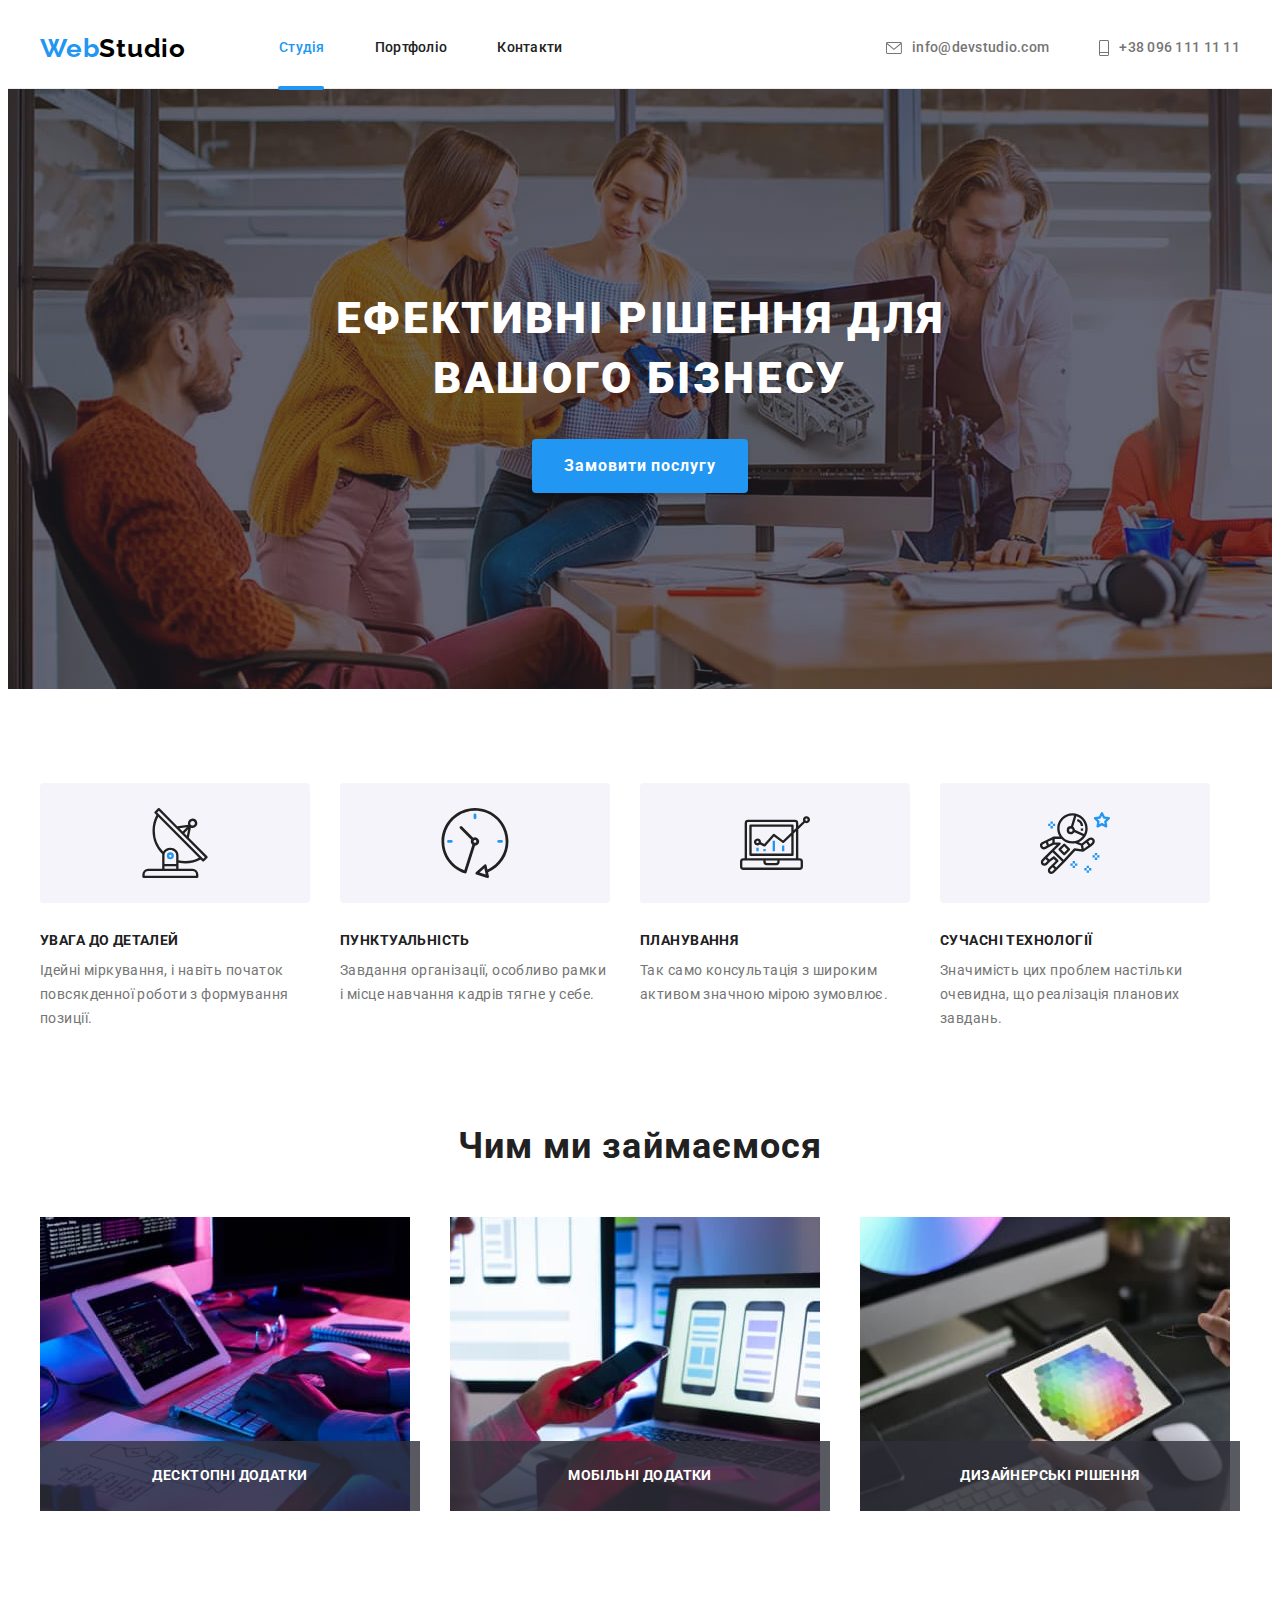
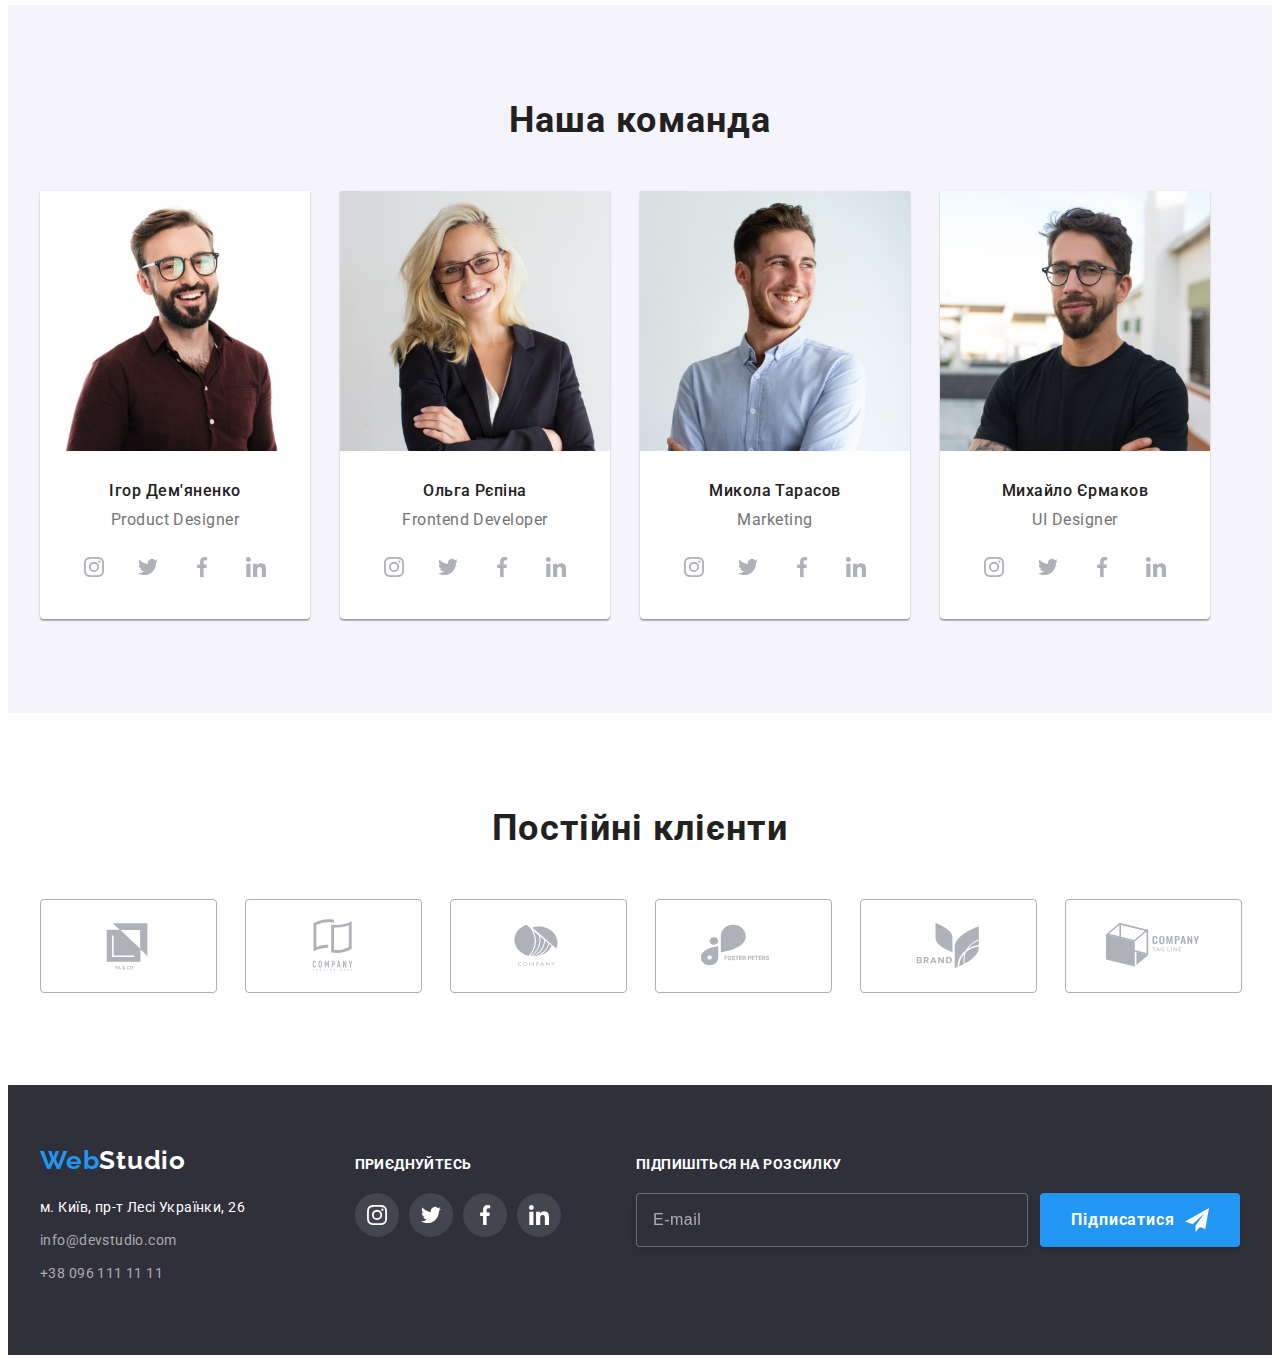
==== commit 004b4a67: "update" ====
--- a/index.html
+++ b/index.html
@@ -73,13 +73,13 @@
                 <p class="services__text">Десктопні додатки</p>
               </div>
             </li>
-            <li class="services-item item">
+            <li class="services__item">
               <div class="services__wrapper">
                 <img class="services__image" src="./images/mobileapp.jpg" alt="Мобільні додакти" width="370" height="294" />
                 <p class="services__text">Мобільні додатки</p>
               </div>
             </li>
-            <li class="services-item item">
+            <li class="services__item">
               <div class="services__wrapper">
                 <img class="services__image" src="./images/designsolutions.jpg" alt="Дизайнерскі рішення" width="370" height="294" />
                 <p class="services__text">Дизайнерські рішення</p>
@@ -188,7 +188,7 @@
          <p class="subscribe__join">Підпишіться на розсилку</p>
          <div class="subscribe__wrapper">
            <input class="subscribe__field" type="email" name="mail" placeholder="E-mail" >
-           <button class="subscribe__btn" type="submit">Підписатися <svg class="icon-send" width="24" height="24"><use href="./images/icons.svg#icon-send"></use></svg></button>
+           <button class="subscribe__btn" type="submit">Підписатися <svg class="subscribe__icon" width="24" height="24"><use href="./images/icons.svg#icon-send"></use></svg></button>
          </div>
         </form>
       </div>
--- a/css/main.min.css
+++ b/css/main.min.css
@@ -1 +1 @@
-:root{--text-color: #757575;--title-text-color: #212121;--accent-color: #2196f3;--secondary-color: #ffffff;--color-icon: #afb1b8;--background-color: #f5f4fa;--transition-time: 250ms;--transition-function: cubic-bezier(0.4, 0, 0.2, 1)}@-webkit-keyframes currentBorder{0%{transform:scaleX(0)}100%{transform:scaleX(1)}}@keyframes currentBorder{0%{transform:scaleX(0)}100%{transform:scaleX(1)}}h1,h2,h3,h4,h5,h5,p{margin:0;padding:0}ul,ol{margin:0;padding-left:0;list-style:none}a{text-decoration:none}address{font-style:normal}button{cursor:pointer}img{display:block;max-width:100%;height:auto}body{font-family:"Roboto",sans-serif;font-size:14px}.visually-hidden{position:absolute;width:1px;height:1px;margin:-1px;border:0;padding:0;white-space:nowrap;-webkit-clip-path:inset(100%);clip-path:inset(100%);clip:rect(0 0 0 0);overflow:hidden}.container{width:1200px;padding-left:15px;padding-right:15px;margin:0 auto}.section{padding-top:94px;padding-bottom:94px}.backdrop{position:fixed;top:0;left:0;width:100%;height:100%;opacity:1;background-color:rgba(0,0,0,.2);transition:opacity var(--transition-time) var(--transition-function),visibility var(--transition-time) var(--transition-function)}.backdrop.is-hidden{opacity:0;visibility:hidden;pointer-events:none}.modal{position:absolute;top:50%;left:50%;transform:translate(-50%, -50%);min-width:528px;min-height:581px;border-radius:4px;box-shadow:0px 1px 3px rgba(0,0,0,.12),0px 1px 1px rgba(0,0,0,.14),0px 2px 1px rgba(0,0,0,.2);background-color:var(--secondary-color);transform:translate(-50%, -50%) scale(1);transition:transform var(--transition-time) var(--transition-function)}.backdrop.is-hidden .modal{transform:translate(-50%, -50%) scale(0)}.btn-modal-close{position:absolute;top:8px;right:8px;border-radius:50%;width:30px;height:30px;display:flex;justify-content:center;align-items:center;border:1px solid rgba(0,0,0,.1);background-color:var(--secondary-color);transition:fill var(--transition-time) var(--transition-function)}.btn-modal-close:hover,.btn-modal-close:focus{fill:var(--accent-color)}.your-data-form{padding:40px}.title-form{margin-bottom:12px;font-weight:700;font-size:20px;line-height:1.15;text-align:center;letter-spacing:.03em;color:var(--title-text-color)}.form-field{position:relative;display:flex;flex-direction:column;margin-bottom:10px}.form-field label{margin-bottom:4px;font-weight:400;font-size:12px;line-height:1.17;letter-spacing:.01em;color:var(--text-color)}.icon-form{position:absolute;top:50%;left:15px;transition:fill var(--transition-time) var(--transition-function)}.form-field input{width:100%;margin:0;padding:12px 42px;border:1px solid rgba(33,33,33,.2);border-radius:4px;outline:rgba(0,0,0,0);transition:border-color var(--transition-time) var(--transition-function)}.form-field:focus-within,.form-field input:focus{fill:var(--accent-color);border-color:var(--accent-color)}.form-comment{display:flex;flex-direction:column;margin-bottom:20px}.form-comment label{margin-bottom:4px;font-weight:400;font-size:12px;line-height:1.17;letter-spacing:.01em;color:var(--text-color)}.form-comment textarea{width:100%;resize:none;padding:12px 16px;height:138px;border:1px solid rgba(33,33,33,.2);border-radius:4px;outline:rgba(0,0,0,0);transition:border-color var(--transition-time) var(--transition-function)}.form-comment textarea:focus{border-color:var(--accent-color)}.form-comment textarea::-moz-placeholder{font-weight:400;font-size:12px;line-height:1.17;letter-spacing:.01em;color:rgba(117,117,117,.5)}.form-comment textarea:-ms-input-placeholder{font-weight:400;font-size:12px;line-height:1.17;letter-spacing:.01em;color:rgba(117,117,117,.5)}.form-comment textarea::placeholder{font-weight:400;font-size:12px;line-height:1.17;letter-spacing:.01em;color:rgba(117,117,117,.5)}.form-contract-condition{margin-bottom:30px;text-align:center}.form-contract-condition>.checkbox{-webkit-appearance:none;-moz-appearance:none;appearance:none;position:absolute}.form-contract-condition label{display:inline-block;font-weight:400;font-size:14px;line-height:1.71;letter-spacing:.03em;color:var(--text-color)}.border-icon{position:relative;top:2px;left:0;display:inline-flex;align-items:center;margin-right:7px;width:16px;height:15px;border:1px solid var(--title-text-color);border-radius:2px;transition:background-color var(--transition-time) var(--transition-function),border-color var(--transition-time) var(--transition-function)}.icon-check{opacity:0;transition:opacity var(--transition-time) var(--transition-function)}.checkbox:checked+label .border-icon{background-color:var(--accent-color);border-color:var(--accent-color)}.checkbox:checked+label .icon-check{opacity:1}.checkbox:focus+label .border-icon{outline:1px solid var(--title-text-color)}.checkbox:checked:focus+label .border-icon{outline:rgba(0,0,0,0)}.form-contract-condition .contract{text-decoration:underline;color:var(--accent-color)}.btn-submit-form{display:block;padding-top:10px;padding-bottom:10px;min-width:200px;margin:0 auto;border-radius:4px;border-color:rgba(0,0,0,0);font-family:inherit;font-weight:700;font-size:16px;line-height:1.88;letter-spacing:.06em;color:var(--secondary-color);background-color:var(--accent-color);box-shadow:0px 4px 4px rgba(0,0,0,.15);transition:background-color var(--transition-time) var(--transition-function),filter var(--transition-time) var(--transition-function)}.btn-submit-form:hover,.btn-submit-form:focus{background-color:#188ce8;filter:drop-shadow(0px 4px 4px rgba(0, 0, 0, 0.25))}.header{background:var(--secondary-color);border-bottom:1px solid #ececec}.header__container{display:flex;align-items:center}.navigation{display:flex;align-items:center}.logo{color:#000;font-family:"Raleway",sans-serif;font-weight:700;font-size:26px;line-height:1.19;letter-spacing:.03em;margin-right:93px}.logo span{color:var(--accent-color)}.menu{display:flex;align-items:center;gap:50px}.menu__link{position:relative;padding-top:32px;padding-bottom:32px;font-weight:500;line-height:1.14;letter-spacing:.02em;color:var(--title-text-color);display:block;transition:color var(--transition-time) var(--transition-function)}.menu__link:hover,.menu__link:focus{color:var(--accent-color)}.contact{display:flex;align-items:center;margin-left:auto;gap:50px}.contact__mail,.contact__tel{display:flex;align-items:center;font-weight:500;line-height:1.14;letter-spacing:.02em;color:var(--text-color);transition:color var(--transition-time) var(--transition-function)}.contact__mail:hover,.contact__mail:focus,.contact__tel:hover,.contact__tel:focus{color:var(--accent-color);fill:var(--accent-color)}.contact__icon{margin-right:10px;fill:currentColor;transition:fill var(--transition-time) var(--transition-function)}.current{color:var(--accent-color)}.current::after{content:"";position:absolute;left:0;bottom:-1px;display:block;width:100%;height:4px;margin:-1px;background-color:var(--accent-color);border-radius:2px;-webkit-animation:currentBorder var(--transition-time) var(--transition-function);animation:currentBorder var(--transition-time) var(--transition-function)}.footer{padding:60px 0;background-color:#2f303a}.footer__container{display:flex;justify-content:space-between;align-items:baseline}.footer__logo{font-family:"Raleway",sans-serif;font-weight:700;font-size:26px;line-height:1.19;letter-spacing:.03em;color:var(--secondary-color);display:block;margin-bottom:20px}.footer__logo span{color:var(--accent-color)}.footer__location{margin-bottom:9px;line-height:1.71;font-style:normal;letter-spacing:.03em;color:var(--secondary-color)}.footer__item{margin-bottom:9px}.footer__mail,.footer__tel{font-style:normal;line-height:1.71;letter-spacing:.03em;color:rgba(255,255,255,.6);transition:color var(--transition-time) var(--transition-function)}.footer__mail:hover,.footer__mail:focus,.footer__tel:hover,.footer__tel:focus{color:var(--accent-color)}.footer__join{margin-bottom:20px;font-weight:700;line-height:1.14;letter-spacing:.03em;text-transform:uppercase;color:var(--secondary-color)}.soc__link--whithe{width:100%;height:100%;border-radius:50%;display:flex;justify-content:center;align-items:center;background-color:rgba(255,255,255,.1);transition:background-color var(--transition-time) var(--transition-function)}.soc__link--whithe:hover,.soc__link--whithe:focus{background:var(--accent-color)}.soc__icon--whithe{fill:var(--secondary-color)}.subscribe__wrapper{display:flex}.subscribe__field{width:358px;margin-right:12px;padding:15px 16px;color:var(--secondary-color);background-color:#2f303a;outline:rgba(0,0,0,0);border:1px solid rgba(255,255,255,.3);filter:drop-shadow(0px 4px 4px rgba(0, 0, 0, 0.15));border-radius:4px}.subscribe__field::-moz-placeholder{font-weight:16px;font-size:16px;line-height:1.25;letter-spacing:.03em;color:rgba(255,255,255,.6)}.subscribe__field:-ms-input-placeholder{font-weight:16px;font-size:16px;line-height:1.25;letter-spacing:.03em;color:rgba(255,255,255,.6)}.subscribe__field::placeholder{font-weight:16px;font-size:16px;line-height:1.25;letter-spacing:.03em;color:rgba(255,255,255,.6)}.subscribe__join{margin-bottom:20px;font-weight:700;line-height:1.14;letter-spacing:.03em;text-transform:uppercase;color:var(--secondary-color)}.subscribe__btn{display:flex;justify-content:center;align-items:center;padding-top:10px;padding-bottom:10px;min-width:200px;border-radius:4px;border-color:rgba(0,0,0,0);font-family:inherit;font-weight:700;font-size:16px;line-height:1.88;letter-spacing:.06em;color:var(--secondary-color);background-color:var(--accent-color);box-shadow:0px 4px 4px rgba(0,0,0,.15)}.icon-send{margin-left:10px;fill:var(--secondary-color)}.hero{height:600px;max-width:1600px;background-image:linear-gradient(rgba(47, 48, 58, 0.4), rgba(47, 48, 58, 0.4)),url("../images/hero.jpg");background-color:#2f303a}.hero__content{padding:200px 0px}.hero__title{max-width:650px;margin:0 auto;margin-bottom:30px;font-weight:900;font-size:44px;line-height:1.36;text-align:center;letter-spacing:.06em;text-transform:uppercase;color:var(--secondary-color)}.hero__btn{display:block;padding-top:10px;padding-bottom:10px;min-width:216px;margin:0 auto;border-radius:4px;border-color:rgba(0,0,0,0);font-family:inherit;font-weight:700;font-size:16px;line-height:1.88;letter-spacing:.06em;color:var(--secondary-color);background-color:var(--accent-color);box-shadow:0px 4px 4px rgba(0,0,0,.15);transition:background-color var(--transition-time) var(--transition-function)}.hero__btn:hover,.hero__btn:focus{background-color:#188ce8}.features__wrapper{width:270px;height:120px;margin-bottom:30px;display:flex;justify-content:center;align-items:center;background-color:var(--background-color);border-radius:4px}.features__list{display:flex;gap:30px}.features__title{margin-bottom:10px;font-size:14px;font-weight:700;line-height:1.14;letter-spacing:.03em;text-transform:uppercase;color:var(--title-text-color)}.features__text{width:270px;line-height:1.71;letter-spacing:.03em;color:var(--text-color)}.services{padding-bottom:94px;background:var(--secondary-color)}.services__title{margin-bottom:50px;font-weight:700;font-size:36px;line-height:1.17;text-align:center;letter-spacing:.03em;color:var(--title-text-color)}.services__list{display:flex;gap:30px}.services__item{width:calc((100% - 60px)/3)}.services__wrapper{position:relative}.services__text{position:absolute;bottom:0;left:0;padding:27px 0;width:100%;font-weight:700;font-size:14px;line-height:1.14;text-align:center;letter-spacing:.03em;text-transform:uppercase;color:var(--secondary-color);background-color:rgba(47,48,58,.8)}.team{background:var(--background-color)}.team__title{margin-bottom:50px;font-weight:700;font-size:36px;line-height:1.17;text-align:center;letter-spacing:.03em;color:var(--title-text-color)}.team__list{display:flex;gap:30px}.team__item{text-align:center;box-shadow:0px 1px 3px rgba(0,0,0,.12),0px 1px 1px rgba(0,0,0,.14),0px 2px 1px rgba(0,0,0,.2);border-radius:0px 0px 4px 4px;background:#fff}.team__description{padding:30px}.team__name{margin-bottom:10px;font-weight:500;font-size:16px;line-height:1.19;letter-spacing:.03em;color:var(--title-text-color)}.team__position{margin-bottom:16px;font-size:16px;line-height:1.19;letter-spacing:.03em;color:var(--text-color)}.soc{display:flex;justify-content:center;align-items:center;gap:10px}.soc__item{width:44px;height:44px}.soc__link{width:100%;height:100%;display:flex;justify-content:center;align-items:center;border-radius:50%;color:var(--color-icon);transition:background-color var(--transition-time) var(--transition-function),color var(--transition-time) var(--transition-function)}.soc__link:hover,.soc__link:focus{background-color:var(--accent-color);color:var(--secondary-color)}.soc__icon{fill:currentColor}.customers__title{margin-bottom:50px;font-weight:700;font-size:36px;line-height:1.17;text-align:center;letter-spacing:.03em;color:var(--title-text-color)}.customers__list{display:flex;gap:30px}.customers__item{width:calc((100% - 150px)/6);height:92px}.coustomers__link{width:100%;height:100%;display:flex;justify-content:center;align-items:center;border:1px solid var(--color-icon);border-radius:4px;color:var(--color-icon);transition:border-color var(--transition-time) var(--transition-function),color var(--transition-time) var(--transition-function)}.coustomers__link:hover,.coustomers__link:focus{border-color:var(--accent-color);color:var(--accent-color)}.coustomers__icon{fill:currentColor}.filter{background:var(--secondary-color)}.filter-list{display:flex;justify-content:center;gap:8px;margin-bottom:34px}.filter-btn{display:block;margin:0 auto;padding:6px 22px;border-style:none;border-radius:4px;font-family:inherit;font-weight:500;font-size:16px;line-height:1.62;letter-spacing:.03em;color:var(--title-text-color);background:#f5f4fa;transition:color var(--transition-time) var(--transition-function),background-color var(--transition-time) var(--transition-function),box-shadow var(--transition-time) var(--transition-function)}.filter-btn:hover,.filter-btn:focus{color:var(--secondary-color);background:var(--accent-color);box-shadow:0px 3px 1px rgba(0,0,0,.1),0px 1px 2px rgba(0,0,0,.08),0px 2px 2px rgba(0,0,0,.12)}.project-list{display:flex;flex-wrap:wrap;gap:30px}.project-link{display:block;transition:box-shadow var(--transition-time) var(--transition-function)}.project-link:hover,.project-link:focus{box-shadow:0px 1px 1px rgba(0,0,0,.12),0px 4px 4px rgba(0,0,0,.06),1px 4px 6px rgba(0,0,0,.16);display:block}.project-thumb{position:relative;overflow:hidden}.project-animation-text{position:absolute;top:0;left:0;padding:63px 24px;height:100%;font-weight:400;font-size:18px;line-height:1.56;letter-spacing:.03em;color:var(--secondary-color);background-color:rgba(33,150,243,.9);transform:translateY(100%);transition:transform var(--transition-time) var(--transition-function)}.project-link:hover .project-animation-text,.project-link:focus .project-animation-text{transform:translateY(0)}.description{padding:20px 24px;border:1px solid #eee}.project-title{margin-bottom:4px;font-weight:700;font-size:18px;line-height:2;letter-spacing:.06em;color:var(--title-text-color)}.project-text{font-weight:400;font-size:16px;line-height:1.88;letter-spacing:.03em;color:var(--text-color)}/*# sourceMappingURL=main.min.css.map */+:root{--text-color: #757575;--title-text-color: #212121;--accent-color: #2196f3;--secondary-color: #ffffff;--color-icon: #afb1b8;--background-color: #f5f4fa;--transition-time: 250ms;--transition-function: cubic-bezier(0.4, 0, 0.2, 1)}@-webkit-keyframes currentBorder{0%{transform:scaleX(0)}100%{transform:scaleX(1)}}@keyframes currentBorder{0%{transform:scaleX(0)}100%{transform:scaleX(1)}}h1,h2,h3,h4,h5,h5,p{margin:0;padding:0}ul,ol{margin:0;padding-left:0;list-style:none}a{text-decoration:none}address{font-style:normal}button{cursor:pointer}img{display:block;max-width:100%;height:auto}body{font-family:"Roboto",sans-serif;font-size:14px}.customers__title,.team__title,.services__title{font-weight:700;font-size:36px;line-height:1.17;text-align:center;letter-spacing:.03em}.visually-hidden{position:absolute;width:1px;height:1px;margin:-1px;border:0;padding:0;white-space:nowrap;-webkit-clip-path:inset(100%);clip-path:inset(100%);clip:rect(0 0 0 0);overflow:hidden}.container{width:1200px;padding-left:15px;padding-right:15px;margin:0 auto}.section{padding-top:94px;padding-bottom:94px}.backdrop{position:fixed;top:0;left:0;width:100%;height:100%;opacity:1;background-color:rgba(0,0,0,.2);transition:opacity var(--transition-time) var(--transition-function),visibility var(--transition-time) var(--transition-function)}.backdrop.is-hidden{opacity:0;visibility:hidden;pointer-events:none}.modal{position:absolute;top:50%;left:50%;transform:translate(-50%, -50%);min-width:528px;min-height:581px;border-radius:4px;box-shadow:0px 1px 3px rgba(0,0,0,.12),0px 1px 1px rgba(0,0,0,.14),0px 2px 1px rgba(0,0,0,.2);background-color:var(--secondary-color);transform:translate(-50%, -50%) scale(1);transition:transform var(--transition-time) var(--transition-function)}.backdrop.is-hidden .modal{transform:translate(-50%, -50%) scale(0)}.btn-modal-close{position:absolute;top:8px;right:8px;border-radius:50%;width:30px;height:30px;display:flex;justify-content:center;align-items:center;border:1px solid rgba(0,0,0,.1);background-color:var(--secondary-color);transition:fill var(--transition-time) var(--transition-function)}.btn-modal-close:hover,.btn-modal-close:focus{fill:var(--accent-color)}.your-data-form{padding:40px}.title-form{margin-bottom:12px;font-weight:700;font-size:20px;line-height:1.15;text-align:center;letter-spacing:.03em;color:var(--title-text-color)}.form-field{position:relative;display:flex;flex-direction:column;margin-bottom:10px}.form-field label{margin-bottom:4px;font-weight:400;font-size:12px;line-height:1.17;letter-spacing:.01em;color:var(--text-color)}.icon-form{position:absolute;top:50%;left:15px;transition:fill var(--transition-time) var(--transition-function)}.form-field input{width:100%;margin:0;padding:12px 42px;border:1px solid rgba(33,33,33,.2);border-radius:4px;outline:rgba(0,0,0,0);transition:border-color var(--transition-time) var(--transition-function)}.form-field:focus-within,.form-field input:focus{fill:var(--accent-color);border-color:var(--accent-color)}.form-comment{display:flex;flex-direction:column;margin-bottom:20px}.form-comment label{margin-bottom:4px;font-weight:400;font-size:12px;line-height:1.17;letter-spacing:.01em;color:var(--text-color)}.form-comment textarea{width:100%;resize:none;padding:12px 16px;height:138px;border:1px solid rgba(33,33,33,.2);border-radius:4px;outline:rgba(0,0,0,0);transition:border-color var(--transition-time) var(--transition-function)}.form-comment textarea:focus{border-color:var(--accent-color)}.form-comment textarea::-moz-placeholder{font-weight:400;font-size:12px;line-height:1.17;letter-spacing:.01em;color:rgba(117,117,117,.5)}.form-comment textarea:-ms-input-placeholder{font-weight:400;font-size:12px;line-height:1.17;letter-spacing:.01em;color:rgba(117,117,117,.5)}.form-comment textarea::placeholder{font-weight:400;font-size:12px;line-height:1.17;letter-spacing:.01em;color:rgba(117,117,117,.5)}.form-contract-condition{margin-bottom:30px;text-align:center}.form-contract-condition>.checkbox{-webkit-appearance:none;-moz-appearance:none;appearance:none;position:absolute}.form-contract-condition label{display:inline-block;font-weight:400;font-size:14px;line-height:1.71;letter-spacing:.03em;color:var(--text-color)}.border-icon{position:relative;top:2px;left:0;display:inline-flex;align-items:center;margin-right:7px;width:16px;height:15px;border:1px solid var(--title-text-color);border-radius:2px;transition:background-color var(--transition-time) var(--transition-function),border-color var(--transition-time) var(--transition-function)}.icon-check{opacity:0;transition:opacity var(--transition-time) var(--transition-function)}.checkbox:checked+label .border-icon{background-color:var(--accent-color);border-color:var(--accent-color)}.checkbox:checked+label .icon-check{opacity:1}.checkbox:focus+label .border-icon{outline:1px solid var(--title-text-color)}.checkbox:checked:focus+label .border-icon{outline:rgba(0,0,0,0)}.form-contract-condition .contract{text-decoration:underline;color:var(--accent-color)}.btn-submit-form{display:block;padding-top:10px;padding-bottom:10px;min-width:200px;margin:0 auto;border-radius:4px;border-color:rgba(0,0,0,0);font-family:inherit;font-weight:700;font-size:16px;line-height:1.88;letter-spacing:.06em;color:var(--secondary-color);background-color:var(--accent-color);box-shadow:0px 4px 4px rgba(0,0,0,.15);transition:background-color var(--transition-time) var(--transition-function),filter var(--transition-time) var(--transition-function)}.btn-submit-form:hover,.btn-submit-form:focus{background-color:#188ce8;filter:drop-shadow(0px 4px 4px rgba(0, 0, 0, 0.25))}.header{background:var(--secondary-color);border-bottom:1px solid #ececec}.header__container{display:flex;align-items:center}.navigation{display:flex;align-items:center}.logo{color:#000;font-family:"Raleway",sans-serif;font-weight:700;font-size:26px;line-height:1.19;letter-spacing:.03em;margin-right:93px}.logo span{color:var(--accent-color)}.menu{display:flex;align-items:center;gap:50px}.menu__link{position:relative;padding-top:32px;padding-bottom:32px;font-weight:500;line-height:1.14;letter-spacing:.02em;color:var(--title-text-color);display:block;transition:color var(--transition-time) var(--transition-function)}.menu__link:hover,.menu__link:focus{color:var(--accent-color)}.contact{display:flex;align-items:center;margin-left:auto;gap:50px}.contact__mail,.contact__tel{display:flex;align-items:center;font-weight:500;line-height:1.14;letter-spacing:.02em;color:var(--text-color);transition:color var(--transition-time) var(--transition-function)}.contact__mail:hover,.contact__mail:focus,.contact__tel:hover,.contact__tel:focus{color:var(--accent-color);fill:var(--accent-color)}.contact__icon{margin-right:10px;fill:currentColor;transition:fill var(--transition-time) var(--transition-function)}.current{color:var(--accent-color)}.current::after{content:"";position:absolute;left:0;bottom:-1px;display:block;width:100%;height:4px;margin:-1px;background-color:var(--accent-color);border-radius:2px;-webkit-animation:currentBorder var(--transition-time) var(--transition-function);animation:currentBorder var(--transition-time) var(--transition-function)}.footer{padding:60px 0;background-color:#2f303a}.footer__container{display:flex;justify-content:space-between;align-items:baseline}.footer__logo{font-family:"Raleway",sans-serif;font-weight:700;font-size:26px;line-height:1.19;letter-spacing:.03em;color:var(--secondary-color);display:block;margin-bottom:20px}.footer__logo span{color:var(--accent-color)}.footer__location{margin-bottom:9px;line-height:1.71;font-style:normal;letter-spacing:.03em;color:var(--secondary-color)}.footer__item{margin-bottom:9px}.footer__mail,.footer__tel{font-style:normal;line-height:1.71;letter-spacing:.03em;color:rgba(255,255,255,.6);transition:color var(--transition-time) var(--transition-function)}.footer__mail:hover,.footer__mail:focus,.footer__tel:hover,.footer__tel:focus{color:var(--accent-color)}.footer__join{margin-bottom:20px;font-weight:700;line-height:1.14;letter-spacing:.03em;text-transform:uppercase;color:var(--secondary-color)}.soc__link--whithe{width:100%;height:100%;border-radius:50%;display:flex;justify-content:center;align-items:center;background-color:rgba(255,255,255,.1);transition:background-color var(--transition-time) var(--transition-function)}.soc__link--whithe:hover,.soc__link--whithe:focus{background:var(--accent-color)}.soc__icon--whithe{fill:var(--secondary-color)}.subscribe__wrapper{display:flex}.subscribe__field{width:358px;margin-right:12px;padding:15px 16px;color:var(--secondary-color);background-color:#2f303a;outline:rgba(0,0,0,0);border:1px solid rgba(255,255,255,.3);filter:drop-shadow(0px 4px 4px rgba(0, 0, 0, 0.15));border-radius:4px}.subscribe__field::-moz-placeholder{font-weight:16px;font-size:16px;line-height:1.25;letter-spacing:.03em;color:rgba(255,255,255,.6)}.subscribe__field:-ms-input-placeholder{font-weight:16px;font-size:16px;line-height:1.25;letter-spacing:.03em;color:rgba(255,255,255,.6)}.subscribe__field::placeholder{font-weight:16px;font-size:16px;line-height:1.25;letter-spacing:.03em;color:rgba(255,255,255,.6)}.subscribe__join{margin-bottom:20px;font-weight:700;line-height:1.14;letter-spacing:.03em;text-transform:uppercase;color:var(--secondary-color)}.subscribe__btn{display:flex;justify-content:center;align-items:center;padding-top:10px;padding-bottom:10px;min-width:200px;border-radius:4px;border-color:rgba(0,0,0,0);font-family:inherit;font-weight:700;font-size:16px;line-height:1.88;letter-spacing:.06em;color:var(--secondary-color);background-color:var(--accent-color);box-shadow:0px 4px 4px rgba(0,0,0,.15)}.subscribe__icon{margin-left:10px;fill:var(--secondary-color)}.hero{height:600px;max-width:1600px;background-image:linear-gradient(rgba(47, 48, 58, 0.4), rgba(47, 48, 58, 0.4)),url("../images/hero.jpg");background-color:#2f303a}.hero__content{padding:200px 0px}.hero__title{max-width:650px;margin:0 auto;margin-bottom:30px;font-weight:900;font-size:44px;line-height:1.36;text-align:center;letter-spacing:.06em;text-transform:uppercase;color:var(--secondary-color)}.hero__btn{display:block;padding-top:10px;padding-bottom:10px;min-width:216px;margin:0 auto;border-radius:4px;border-color:rgba(0,0,0,0);font-family:inherit;font-weight:700;font-size:16px;line-height:1.88;letter-spacing:.06em;color:var(--secondary-color);background-color:var(--accent-color);box-shadow:0px 4px 4px rgba(0,0,0,.15);transition:background-color var(--transition-time) var(--transition-function)}.hero__btn:hover,.hero__btn:focus{background-color:#188ce8}.features__wrapper{width:270px;height:120px;margin-bottom:30px;display:flex;justify-content:center;align-items:center;background-color:var(--background-color);border-radius:4px}.features__list{display:flex;gap:30px}.features__title{margin-bottom:10px;font-size:14px;font-weight:700;line-height:1.14;letter-spacing:.03em;text-transform:uppercase;color:var(--title-text-color)}.features__text{width:270px;line-height:1.71;letter-spacing:.03em;color:var(--text-color)}.services{padding-bottom:94px;background:var(--secondary-color)}.services__title{margin-bottom:50px;color:var(--title-text-color)}.services__list{display:flex;gap:30px}.services__item{width:calc((100% - 60px)/3)}.services__wrapper{position:relative}.services__text{position:absolute;bottom:0;left:0;padding:27px 0;width:100%;font-weight:700;font-size:14px;line-height:1.14;text-align:center;letter-spacing:.03em;text-transform:uppercase;color:var(--secondary-color);background-color:rgba(47,48,58,.8)}.team{background:var(--background-color)}.team__title{margin-bottom:50px;color:var(--title-text-color)}.team__list{display:flex;gap:30px}.team__item{text-align:center;box-shadow:0px 1px 3px rgba(0,0,0,.12),0px 1px 1px rgba(0,0,0,.14),0px 2px 1px rgba(0,0,0,.2);border-radius:0px 0px 4px 4px;background:#fff}.team__description{padding:30px}.team__name{margin-bottom:10px;font-weight:500;font-size:16px;line-height:1.19;letter-spacing:.03em;color:var(--title-text-color)}.team__position{margin-bottom:16px;font-size:16px;line-height:1.19;letter-spacing:.03em;color:var(--text-color)}.soc{display:flex;justify-content:center;align-items:center;gap:10px}.soc__item{width:44px;height:44px}.soc__link{width:100%;height:100%;display:flex;justify-content:center;align-items:center;border-radius:50%;color:var(--color-icon);transition:background-color var(--transition-time) var(--transition-function),color var(--transition-time) var(--transition-function)}.soc__link:hover,.soc__link:focus{background-color:var(--accent-color);color:var(--secondary-color)}.soc__icon{fill:currentColor}.customers__title{margin-bottom:50px;color:var(--title-text-color)}.customers__list{display:flex;gap:30px}.customers__item{width:calc((100% - 150px)/6);height:92px}.coustomers__link{width:100%;height:100%;display:flex;justify-content:center;align-items:center;border:1px solid var(--color-icon);border-radius:4px;color:var(--color-icon);transition:border-color var(--transition-time) var(--transition-function),color var(--transition-time) var(--transition-function)}.coustomers__link:hover,.coustomers__link:focus{border-color:var(--accent-color);color:var(--accent-color)}.coustomers__icon{fill:currentColor}.filter{background:var(--secondary-color)}.filter-list{display:flex;justify-content:center;gap:8px;margin-bottom:34px}.filter-btn{display:block;margin:0 auto;padding:6px 22px;border-style:none;border-radius:4px;font-family:inherit;font-weight:500;font-size:16px;line-height:1.62;letter-spacing:.03em;color:var(--title-text-color);background:#f5f4fa;transition:color var(--transition-time) var(--transition-function),background-color var(--transition-time) var(--transition-function),box-shadow var(--transition-time) var(--transition-function)}.filter-btn:hover,.filter-btn:focus{color:var(--secondary-color);background:var(--accent-color);box-shadow:0px 3px 1px rgba(0,0,0,.1),0px 1px 2px rgba(0,0,0,.08),0px 2px 2px rgba(0,0,0,.12)}.project-list{display:flex;flex-wrap:wrap;gap:30px}.project-link{display:block;transition:box-shadow var(--transition-time) var(--transition-function)}.project-link:hover,.project-link:focus{box-shadow:0px 1px 1px rgba(0,0,0,.12),0px 4px 4px rgba(0,0,0,.06),1px 4px 6px rgba(0,0,0,.16);display:block}.project-thumb{position:relative;overflow:hidden}.project-animation-text{position:absolute;top:0;left:0;padding:63px 24px;height:100%;font-weight:400;font-size:18px;line-height:1.56;letter-spacing:.03em;color:var(--secondary-color);background-color:rgba(33,150,243,.9);transform:translateY(100%);transition:transform var(--transition-time) var(--transition-function)}.project-link:hover .project-animation-text,.project-link:focus .project-animation-text{transform:translateY(0)}.description{padding:20px 24px;border:1px solid #eee}.project-title{margin-bottom:4px;font-weight:700;font-size:18px;line-height:2;letter-spacing:.06em;color:var(--title-text-color)}.project-text{font-weight:400;font-size:16px;line-height:1.88;letter-spacing:.03em;color:var(--text-color)}/*# sourceMappingURL=main.min.css.map */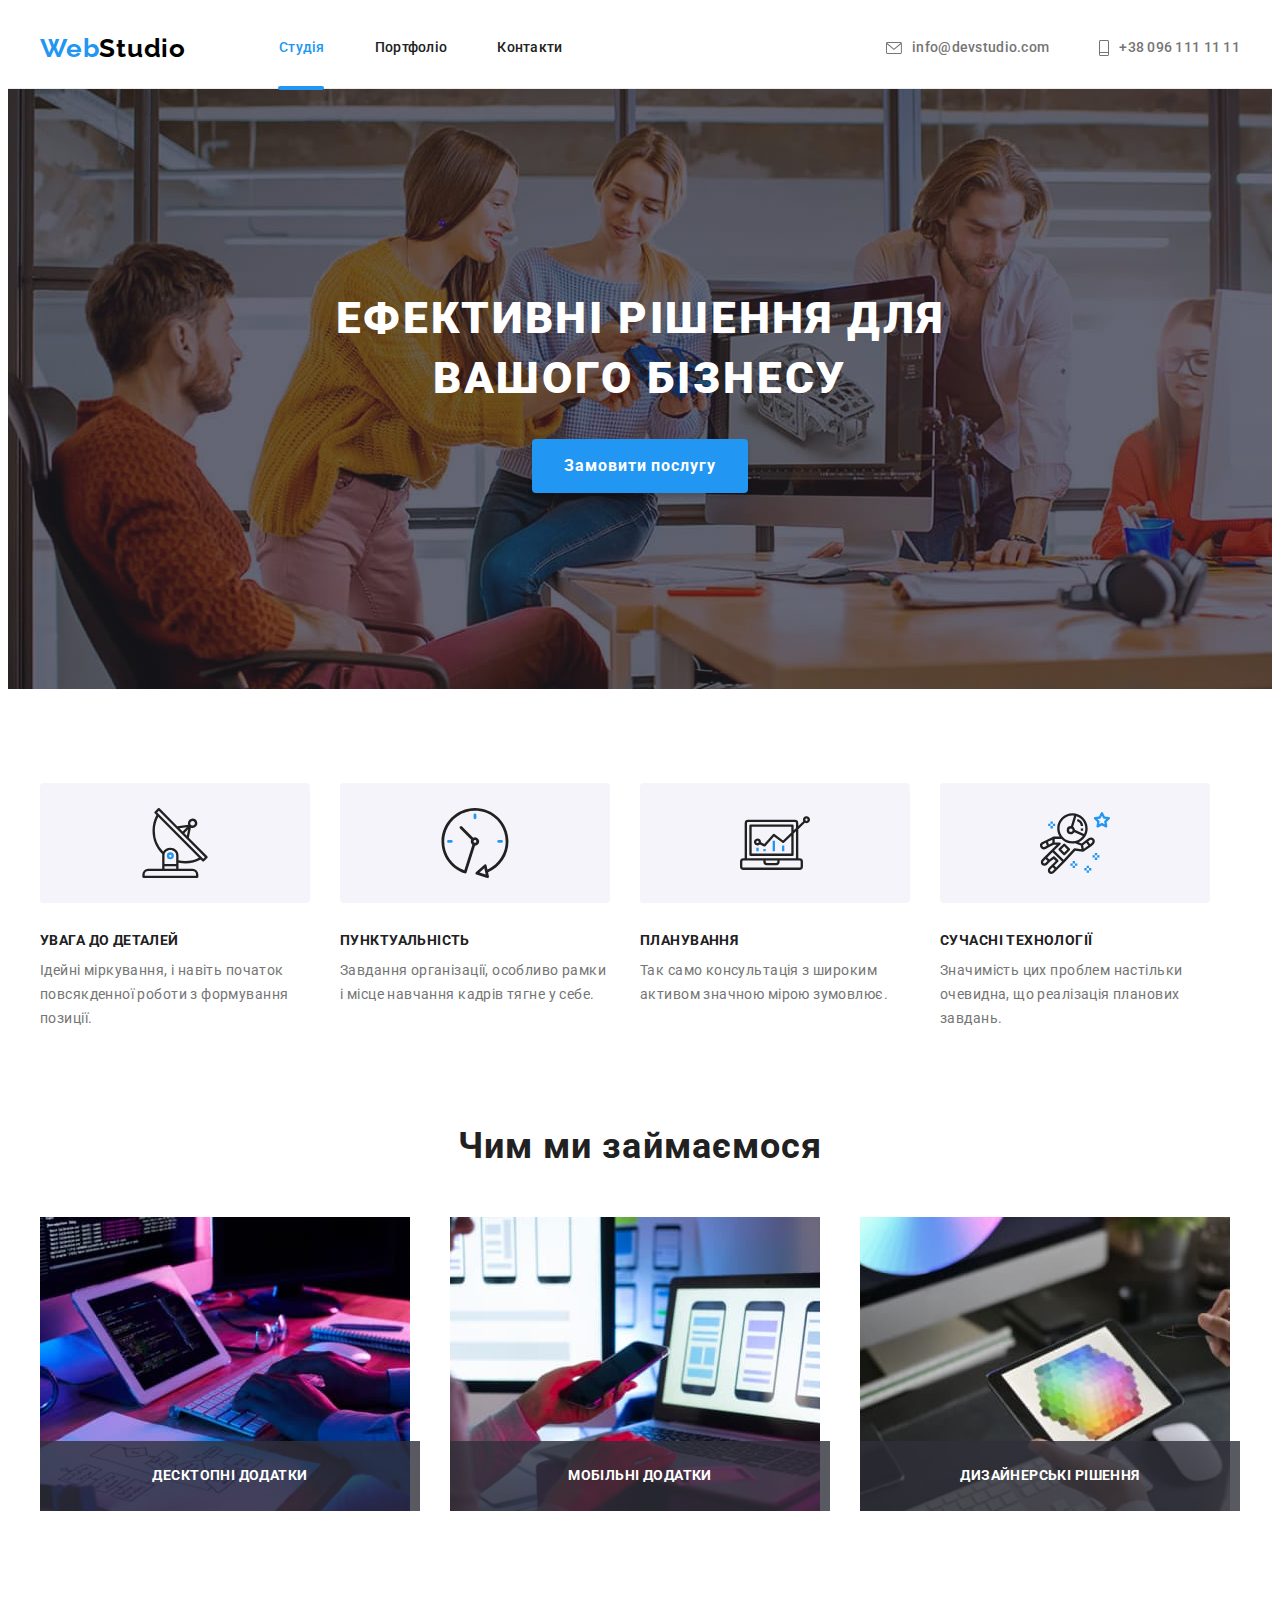
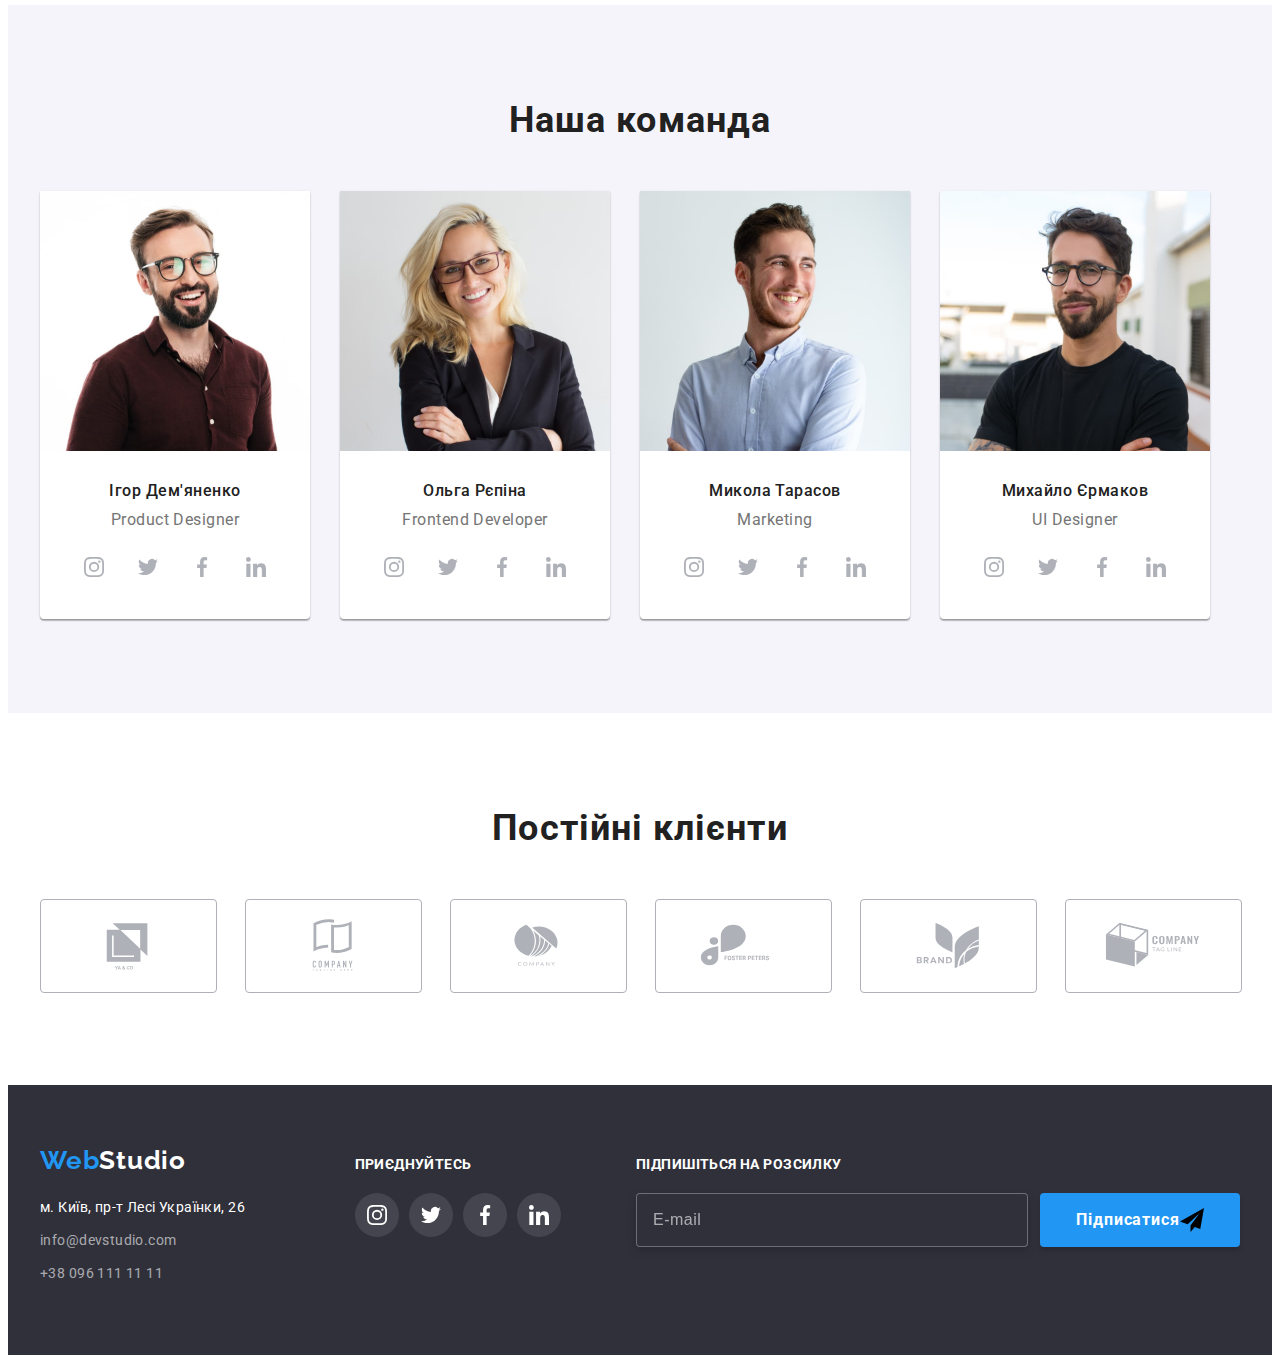
==== commit b7a53d7c: "update" ====
--- a/index.html
+++ b/index.html
@@ -6,7 +6,6 @@
     <meta name="viewport" content="width=device-width, initial-scale=1.0" />
     <title>Студія</title>
     <link rel="stylesheet" href="https://cdnjs.cloudflare.com/ajax/libs/modern-normalize/1.1.0/modern-normalize.min.css" integrity="sha512-wpPYUAdjBVSE4KJnH1VR1HeZfpl1ub8YT/NKx4PuQ5NmX2tKuGu6U/JRp5y+Y8XG2tV+wKQpNHVUX03MfMFn9Q==" crossorigin="anonymous" referrerpolicy="no-referrer" />
-    <!-- <link rel="stylesheet" href="./css/styles.css" /> -->
     <link rel="stylesheet" href="./css/main.min.css" />
     <link rel="preconnect" href="https://fonts.googleapis.com" />
     <link rel="preconnect" href="https://fonts.gstatic.com" crossorigin />
@@ -151,12 +150,12 @@
         <div class="container">
           <h2 class="customers__title">Постійні клієнти</h2>
           <ul class="customers__list">
-            <li class="customers__item"><a class="coustomers__link" href=""><svg class="coustomers__icon" width="106" height="60"><use href="./images/icons.svg#icon-yako"></use></svg></a></li>
-            <li class="customers__item"><a class="coustomers__link" href=""><svg class="coustomers__icon" width="106" height="60"><use href="./images/icons.svg#icon-taglinehere"></use></svg></a></li>
-            <li class="customers__item"><a class="coustomers__link" href=""><svg class="coustomers__icon" width="106" height="60"><use href="./images/icons.svg#icon-company"></use></svg></a></li>
-            <li class="customers__item"><a class="coustomers__link" href=""><svg class="coustomers__icon" width="106" height="60"><use href="./images/icons.svg#icon-fosterpeters"></use></svg></a></li>
-            <li class="customers__item"><a class="coustomers__link" href=""><svg class="coustomers__icon" width="106" height="60"><use href="./images/icons.svg#icon-brand"></use></svg></a></li>
-            <li class="customers__item"><a class="coustomers__link" href=""><svg class="coustomers__icon" width="106" height="60"><use href="./images/icons.svg#icon-tagline"></use></svg></a></li>
+            <li class="customers__item"><a class="customers__link" href=""><svg class="customers__icon" width="106" height="60"><use href="./images/icons.svg#icon-yako"></use></svg></a></li>
+            <li class="customers__item"><a class="customers__link" href=""><svg class="customers__icon" width="106" height="60"><use href="./images/icons.svg#icon-taglinehere"></use></svg></a></li>
+            <li class="customers__item"><a class="customers__link" href=""><svg class="customers__icon" width="106" height="60"><use href="./images/icons.svg#icon-company"></use></svg></a></li>
+            <li class="customers__item"><a class="customers__link" href=""><svg class="customers__icon" width="106" height="60"><use href="./images/icons.svg#icon-fosterpeters"></use></svg></a></li>
+            <li class="customers__item"><a class="customers__link" href=""><svg class="customers__icon" width="106" height="60"><use href="./images/icons.svg#icon-brand"></use></svg></a></li>
+            <li class="customers__item"><a class="customers__link" href=""><svg class="customers__icon" width="106" height="60"><use href="./images/icons.svg#icon-tagline"></use></svg></a></li>
           </ul>
         </div>
       </section>
@@ -177,10 +176,10 @@
           <div>
             <p class="footer__join">приєднуйтесь</p>
             <ul class="soc">
-              <li class="soc__item"><a class="soc__link--whithe" href=""><svg class="soc__icon--whithe" width="20" height="20"><use href="./images/icons.svg#icon-instagram"></use></svg></a></li>
-              <li class="soc__item"><a class="soc__link--whithe" href=""><svg class="soc__icon--whithe" width="20" height="20"><use href="./images/icons.svg#icon-twitter"></use></svg></a></li>
-              <li class="soc__item"><a class="soc__link--whithe" href=""><svg class="soc__icon--whithe" width="20" height="20"><use href="./images/icons.svg#icon-facebook"></use></svg></a></li>
-              <li class="soc__item"><a class="soc__link--whithe" href=""><svg class="soc__icon--whithe" width="20" height="20"><use href="./images/icons.svg#icon-linkedin"></use></svg></a></li>
+              <li class="soc__item"><a class="soc__link soc__link--whithe" href=""><svg class="soc__icon soc__icon--whithe" width="20" height="20"><use href="./images/icons.svg#icon-instagram"></use></svg></a></li>
+              <li class="soc__item"><a class="soc__link soc__link--whithe" href=""><svg class="soc__icon soc__icon--whithe" width="20" height="20"><use href="./images/icons.svg#icon-twitter"></use></svg></a></li>
+              <li class="soc__item"><a class="soc__link soc__link--whithe" href=""><svg class="soc__icon soc__icon--whithe" width="20" height="20"><use href="./images/icons.svg#icon-facebook"></use></svg></a></li>
+              <li class="soc__item"><a class="soc__link soc__link--whithe" href=""><svg class="soc__icon soc__icon--whithe" width="20" height="20"><use href="./images/icons.svg#icon-linkedin"></use></svg></a></li>
             </ul>
           </div>
         </div>
@@ -188,7 +187,7 @@
          <p class="subscribe__join">Підпишіться на розсилку</p>
          <div class="subscribe__wrapper">
            <input class="subscribe__field" type="email" name="mail" placeholder="E-mail" >
-           <button class="subscribe__btn" type="submit">Підписатися <svg class="subscribe__icon" width="24" height="24"><use href="./images/icons.svg#icon-send"></use></svg></button>
+           <button class="btn subscribe__btn" type="submit">Підписатися <svg class="btn__icon" width="24" height="24"><use href="./images/icons.svg#icon-send"></use></svg></button>
          </div>
         </form>
       </div>
--- a/css/main.min.css
+++ b/css/main.min.css
@@ -1 +1 @@
-:root{--text-color: #757575;--title-text-color: #212121;--accent-color: #2196f3;--secondary-color: #ffffff;--color-icon: #afb1b8;--background-color: #f5f4fa;--transition-time: 250ms;--transition-function: cubic-bezier(0.4, 0, 0.2, 1)}@-webkit-keyframes currentBorder{0%{transform:scaleX(0)}100%{transform:scaleX(1)}}@keyframes currentBorder{0%{transform:scaleX(0)}100%{transform:scaleX(1)}}h1,h2,h3,h4,h5,h5,p{margin:0;padding:0}ul,ol{margin:0;padding-left:0;list-style:none}a{text-decoration:none}address{font-style:normal}button{cursor:pointer}img{display:block;max-width:100%;height:auto}body{font-family:"Roboto",sans-serif;font-size:14px}.customers__title,.team__title,.services__title{font-weight:700;font-size:36px;line-height:1.17;text-align:center;letter-spacing:.03em}.visually-hidden{position:absolute;width:1px;height:1px;margin:-1px;border:0;padding:0;white-space:nowrap;-webkit-clip-path:inset(100%);clip-path:inset(100%);clip:rect(0 0 0 0);overflow:hidden}.container{width:1200px;padding-left:15px;padding-right:15px;margin:0 auto}.section{padding-top:94px;padding-bottom:94px}.backdrop{position:fixed;top:0;left:0;width:100%;height:100%;opacity:1;background-color:rgba(0,0,0,.2);transition:opacity var(--transition-time) var(--transition-function),visibility var(--transition-time) var(--transition-function)}.backdrop.is-hidden{opacity:0;visibility:hidden;pointer-events:none}.modal{position:absolute;top:50%;left:50%;transform:translate(-50%, -50%);min-width:528px;min-height:581px;border-radius:4px;box-shadow:0px 1px 3px rgba(0,0,0,.12),0px 1px 1px rgba(0,0,0,.14),0px 2px 1px rgba(0,0,0,.2);background-color:var(--secondary-color);transform:translate(-50%, -50%) scale(1);transition:transform var(--transition-time) var(--transition-function)}.backdrop.is-hidden .modal{transform:translate(-50%, -50%) scale(0)}.btn-modal-close{position:absolute;top:8px;right:8px;border-radius:50%;width:30px;height:30px;display:flex;justify-content:center;align-items:center;border:1px solid rgba(0,0,0,.1);background-color:var(--secondary-color);transition:fill var(--transition-time) var(--transition-function)}.btn-modal-close:hover,.btn-modal-close:focus{fill:var(--accent-color)}.your-data-form{padding:40px}.title-form{margin-bottom:12px;font-weight:700;font-size:20px;line-height:1.15;text-align:center;letter-spacing:.03em;color:var(--title-text-color)}.form-field{position:relative;display:flex;flex-direction:column;margin-bottom:10px}.form-field label{margin-bottom:4px;font-weight:400;font-size:12px;line-height:1.17;letter-spacing:.01em;color:var(--text-color)}.icon-form{position:absolute;top:50%;left:15px;transition:fill var(--transition-time) var(--transition-function)}.form-field input{width:100%;margin:0;padding:12px 42px;border:1px solid rgba(33,33,33,.2);border-radius:4px;outline:rgba(0,0,0,0);transition:border-color var(--transition-time) var(--transition-function)}.form-field:focus-within,.form-field input:focus{fill:var(--accent-color);border-color:var(--accent-color)}.form-comment{display:flex;flex-direction:column;margin-bottom:20px}.form-comment label{margin-bottom:4px;font-weight:400;font-size:12px;line-height:1.17;letter-spacing:.01em;color:var(--text-color)}.form-comment textarea{width:100%;resize:none;padding:12px 16px;height:138px;border:1px solid rgba(33,33,33,.2);border-radius:4px;outline:rgba(0,0,0,0);transition:border-color var(--transition-time) var(--transition-function)}.form-comment textarea:focus{border-color:var(--accent-color)}.form-comment textarea::-moz-placeholder{font-weight:400;font-size:12px;line-height:1.17;letter-spacing:.01em;color:rgba(117,117,117,.5)}.form-comment textarea:-ms-input-placeholder{font-weight:400;font-size:12px;line-height:1.17;letter-spacing:.01em;color:rgba(117,117,117,.5)}.form-comment textarea::placeholder{font-weight:400;font-size:12px;line-height:1.17;letter-spacing:.01em;color:rgba(117,117,117,.5)}.form-contract-condition{margin-bottom:30px;text-align:center}.form-contract-condition>.checkbox{-webkit-appearance:none;-moz-appearance:none;appearance:none;position:absolute}.form-contract-condition label{display:inline-block;font-weight:400;font-size:14px;line-height:1.71;letter-spacing:.03em;color:var(--text-color)}.border-icon{position:relative;top:2px;left:0;display:inline-flex;align-items:center;margin-right:7px;width:16px;height:15px;border:1px solid var(--title-text-color);border-radius:2px;transition:background-color var(--transition-time) var(--transition-function),border-color var(--transition-time) var(--transition-function)}.icon-check{opacity:0;transition:opacity var(--transition-time) var(--transition-function)}.checkbox:checked+label .border-icon{background-color:var(--accent-color);border-color:var(--accent-color)}.checkbox:checked+label .icon-check{opacity:1}.checkbox:focus+label .border-icon{outline:1px solid var(--title-text-color)}.checkbox:checked:focus+label .border-icon{outline:rgba(0,0,0,0)}.form-contract-condition .contract{text-decoration:underline;color:var(--accent-color)}.btn-submit-form{display:block;padding-top:10px;padding-bottom:10px;min-width:200px;margin:0 auto;border-radius:4px;border-color:rgba(0,0,0,0);font-family:inherit;font-weight:700;font-size:16px;line-height:1.88;letter-spacing:.06em;color:var(--secondary-color);background-color:var(--accent-color);box-shadow:0px 4px 4px rgba(0,0,0,.15);transition:background-color var(--transition-time) var(--transition-function),filter var(--transition-time) var(--transition-function)}.btn-submit-form:hover,.btn-submit-form:focus{background-color:#188ce8;filter:drop-shadow(0px 4px 4px rgba(0, 0, 0, 0.25))}.header{background:var(--secondary-color);border-bottom:1px solid #ececec}.header__container{display:flex;align-items:center}.navigation{display:flex;align-items:center}.logo{color:#000;font-family:"Raleway",sans-serif;font-weight:700;font-size:26px;line-height:1.19;letter-spacing:.03em;margin-right:93px}.logo span{color:var(--accent-color)}.menu{display:flex;align-items:center;gap:50px}.menu__link{position:relative;padding-top:32px;padding-bottom:32px;font-weight:500;line-height:1.14;letter-spacing:.02em;color:var(--title-text-color);display:block;transition:color var(--transition-time) var(--transition-function)}.menu__link:hover,.menu__link:focus{color:var(--accent-color)}.contact{display:flex;align-items:center;margin-left:auto;gap:50px}.contact__mail,.contact__tel{display:flex;align-items:center;font-weight:500;line-height:1.14;letter-spacing:.02em;color:var(--text-color);transition:color var(--transition-time) var(--transition-function)}.contact__mail:hover,.contact__mail:focus,.contact__tel:hover,.contact__tel:focus{color:var(--accent-color);fill:var(--accent-color)}.contact__icon{margin-right:10px;fill:currentColor;transition:fill var(--transition-time) var(--transition-function)}.current{color:var(--accent-color)}.current::after{content:"";position:absolute;left:0;bottom:-1px;display:block;width:100%;height:4px;margin:-1px;background-color:var(--accent-color);border-radius:2px;-webkit-animation:currentBorder var(--transition-time) var(--transition-function);animation:currentBorder var(--transition-time) var(--transition-function)}.footer{padding:60px 0;background-color:#2f303a}.footer__container{display:flex;justify-content:space-between;align-items:baseline}.footer__logo{font-family:"Raleway",sans-serif;font-weight:700;font-size:26px;line-height:1.19;letter-spacing:.03em;color:var(--secondary-color);display:block;margin-bottom:20px}.footer__logo span{color:var(--accent-color)}.footer__location{margin-bottom:9px;line-height:1.71;font-style:normal;letter-spacing:.03em;color:var(--secondary-color)}.footer__item{margin-bottom:9px}.footer__mail,.footer__tel{font-style:normal;line-height:1.71;letter-spacing:.03em;color:rgba(255,255,255,.6);transition:color var(--transition-time) var(--transition-function)}.footer__mail:hover,.footer__mail:focus,.footer__tel:hover,.footer__tel:focus{color:var(--accent-color)}.footer__join{margin-bottom:20px;font-weight:700;line-height:1.14;letter-spacing:.03em;text-transform:uppercase;color:var(--secondary-color)}.soc__link--whithe{width:100%;height:100%;border-radius:50%;display:flex;justify-content:center;align-items:center;background-color:rgba(255,255,255,.1);transition:background-color var(--transition-time) var(--transition-function)}.soc__link--whithe:hover,.soc__link--whithe:focus{background:var(--accent-color)}.soc__icon--whithe{fill:var(--secondary-color)}.subscribe__wrapper{display:flex}.subscribe__field{width:358px;margin-right:12px;padding:15px 16px;color:var(--secondary-color);background-color:#2f303a;outline:rgba(0,0,0,0);border:1px solid rgba(255,255,255,.3);filter:drop-shadow(0px 4px 4px rgba(0, 0, 0, 0.15));border-radius:4px}.subscribe__field::-moz-placeholder{font-weight:16px;font-size:16px;line-height:1.25;letter-spacing:.03em;color:rgba(255,255,255,.6)}.subscribe__field:-ms-input-placeholder{font-weight:16px;font-size:16px;line-height:1.25;letter-spacing:.03em;color:rgba(255,255,255,.6)}.subscribe__field::placeholder{font-weight:16px;font-size:16px;line-height:1.25;letter-spacing:.03em;color:rgba(255,255,255,.6)}.subscribe__join{margin-bottom:20px;font-weight:700;line-height:1.14;letter-spacing:.03em;text-transform:uppercase;color:var(--secondary-color)}.subscribe__btn{display:flex;justify-content:center;align-items:center;padding-top:10px;padding-bottom:10px;min-width:200px;border-radius:4px;border-color:rgba(0,0,0,0);font-family:inherit;font-weight:700;font-size:16px;line-height:1.88;letter-spacing:.06em;color:var(--secondary-color);background-color:var(--accent-color);box-shadow:0px 4px 4px rgba(0,0,0,.15)}.subscribe__icon{margin-left:10px;fill:var(--secondary-color)}.hero{height:600px;max-width:1600px;background-image:linear-gradient(rgba(47, 48, 58, 0.4), rgba(47, 48, 58, 0.4)),url("../images/hero.jpg");background-color:#2f303a}.hero__content{padding:200px 0px}.hero__title{max-width:650px;margin:0 auto;margin-bottom:30px;font-weight:900;font-size:44px;line-height:1.36;text-align:center;letter-spacing:.06em;text-transform:uppercase;color:var(--secondary-color)}.hero__btn{display:block;padding-top:10px;padding-bottom:10px;min-width:216px;margin:0 auto;border-radius:4px;border-color:rgba(0,0,0,0);font-family:inherit;font-weight:700;font-size:16px;line-height:1.88;letter-spacing:.06em;color:var(--secondary-color);background-color:var(--accent-color);box-shadow:0px 4px 4px rgba(0,0,0,.15);transition:background-color var(--transition-time) var(--transition-function)}.hero__btn:hover,.hero__btn:focus{background-color:#188ce8}.features__wrapper{width:270px;height:120px;margin-bottom:30px;display:flex;justify-content:center;align-items:center;background-color:var(--background-color);border-radius:4px}.features__list{display:flex;gap:30px}.features__title{margin-bottom:10px;font-size:14px;font-weight:700;line-height:1.14;letter-spacing:.03em;text-transform:uppercase;color:var(--title-text-color)}.features__text{width:270px;line-height:1.71;letter-spacing:.03em;color:var(--text-color)}.services{padding-bottom:94px;background:var(--secondary-color)}.services__title{margin-bottom:50px;color:var(--title-text-color)}.services__list{display:flex;gap:30px}.services__item{width:calc((100% - 60px)/3)}.services__wrapper{position:relative}.services__text{position:absolute;bottom:0;left:0;padding:27px 0;width:100%;font-weight:700;font-size:14px;line-height:1.14;text-align:center;letter-spacing:.03em;text-transform:uppercase;color:var(--secondary-color);background-color:rgba(47,48,58,.8)}.team{background:var(--background-color)}.team__title{margin-bottom:50px;color:var(--title-text-color)}.team__list{display:flex;gap:30px}.team__item{text-align:center;box-shadow:0px 1px 3px rgba(0,0,0,.12),0px 1px 1px rgba(0,0,0,.14),0px 2px 1px rgba(0,0,0,.2);border-radius:0px 0px 4px 4px;background:#fff}.team__description{padding:30px}.team__name{margin-bottom:10px;font-weight:500;font-size:16px;line-height:1.19;letter-spacing:.03em;color:var(--title-text-color)}.team__position{margin-bottom:16px;font-size:16px;line-height:1.19;letter-spacing:.03em;color:var(--text-color)}.soc{display:flex;justify-content:center;align-items:center;gap:10px}.soc__item{width:44px;height:44px}.soc__link{width:100%;height:100%;display:flex;justify-content:center;align-items:center;border-radius:50%;color:var(--color-icon);transition:background-color var(--transition-time) var(--transition-function),color var(--transition-time) var(--transition-function)}.soc__link:hover,.soc__link:focus{background-color:var(--accent-color);color:var(--secondary-color)}.soc__icon{fill:currentColor}.customers__title{margin-bottom:50px;color:var(--title-text-color)}.customers__list{display:flex;gap:30px}.customers__item{width:calc((100% - 150px)/6);height:92px}.coustomers__link{width:100%;height:100%;display:flex;justify-content:center;align-items:center;border:1px solid var(--color-icon);border-radius:4px;color:var(--color-icon);transition:border-color var(--transition-time) var(--transition-function),color var(--transition-time) var(--transition-function)}.coustomers__link:hover,.coustomers__link:focus{border-color:var(--accent-color);color:var(--accent-color)}.coustomers__icon{fill:currentColor}.filter{background:var(--secondary-color)}.filter-list{display:flex;justify-content:center;gap:8px;margin-bottom:34px}.filter-btn{display:block;margin:0 auto;padding:6px 22px;border-style:none;border-radius:4px;font-family:inherit;font-weight:500;font-size:16px;line-height:1.62;letter-spacing:.03em;color:var(--title-text-color);background:#f5f4fa;transition:color var(--transition-time) var(--transition-function),background-color var(--transition-time) var(--transition-function),box-shadow var(--transition-time) var(--transition-function)}.filter-btn:hover,.filter-btn:focus{color:var(--secondary-color);background:var(--accent-color);box-shadow:0px 3px 1px rgba(0,0,0,.1),0px 1px 2px rgba(0,0,0,.08),0px 2px 2px rgba(0,0,0,.12)}.project-list{display:flex;flex-wrap:wrap;gap:30px}.project-link{display:block;transition:box-shadow var(--transition-time) var(--transition-function)}.project-link:hover,.project-link:focus{box-shadow:0px 1px 1px rgba(0,0,0,.12),0px 4px 4px rgba(0,0,0,.06),1px 4px 6px rgba(0,0,0,.16);display:block}.project-thumb{position:relative;overflow:hidden}.project-animation-text{position:absolute;top:0;left:0;padding:63px 24px;height:100%;font-weight:400;font-size:18px;line-height:1.56;letter-spacing:.03em;color:var(--secondary-color);background-color:rgba(33,150,243,.9);transform:translateY(100%);transition:transform var(--transition-time) var(--transition-function)}.project-link:hover .project-animation-text,.project-link:focus .project-animation-text{transform:translateY(0)}.description{padding:20px 24px;border:1px solid #eee}.project-title{margin-bottom:4px;font-weight:700;font-size:18px;line-height:2;letter-spacing:.06em;color:var(--title-text-color)}.project-text{font-weight:400;font-size:16px;line-height:1.88;letter-spacing:.03em;color:var(--text-color)}/*# sourceMappingURL=main.min.css.map */+@-webkit-keyframes currentBorder{0%{transform:scaleX(0)}100%{transform:scaleX(1)}}@keyframes currentBorder{0%{transform:scaleX(0)}100%{transform:scaleX(1)}}h1,h2,h3,h4,h5,h5,p{margin:0;padding:0}ul,ol{margin:0;padding-left:0;list-style:none}a{text-decoration:none}address{font-style:normal}button{cursor:pointer}img{display:block;max-width:100%;height:auto}body{font-family:"Roboto",sans-serif;font-size:14px}.customers__title,.team__title,.services__title{font-weight:700;font-size:36px;line-height:1.17;text-align:center;letter-spacing:.03em}.visually-hidden{position:absolute;width:1px;height:1px;margin:-1px;border:0;padding:0;white-space:nowrap;-webkit-clip-path:inset(100%);clip-path:inset(100%);clip:rect(0 0 0 0);overflow:hidden}.container{width:1200px;padding-left:15px;padding-right:15px;margin:0 auto}.section{padding-top:94px;padding-bottom:94px}.backdrop{position:fixed;top:0;left:0;width:100%;height:100%;opacity:1;background-color:rgba(0,0,0,.2);transition:opacity 250ms cubic-bezier(0.4, 0, 0.2, 1),visibility 250ms cubic-bezier(0.4, 0, 0.2, 1)}.backdrop.is-hidden{opacity:0;visibility:hidden;pointer-events:none}.modal{position:absolute;top:50%;left:50%;transform:translate(-50%, -50%);min-width:528px;min-height:581px;border-radius:4px;box-shadow:0px 1px 3px rgba(0,0,0,.12),0px 1px 1px rgba(0,0,0,.14),0px 2px 1px rgba(0,0,0,.2);background-color:#fff;transform:translate(-50%, -50%) scale(1);transition:transform 250ms cubic-bezier(0.4, 0, 0.2, 1)}.backdrop.is-hidden .modal{transform:translate(-50%, -50%) scale(0)}.btn-modal-close{position:absolute;top:8px;right:8px;border-radius:50%;width:30px;height:30px;display:flex;justify-content:center;align-items:center;border:1px solid rgba(0,0,0,.1);background-color:#fff;transition:fill 250ms cubic-bezier(0.4, 0, 0.2, 1)}.btn-modal-close:hover,.btn-modal-close:focus{fill:#2196f3}.your-data-form{padding:40px}.title-form{margin-bottom:12px;font-weight:700;font-size:20px;line-height:1.15;text-align:center;letter-spacing:.03em;color:#212121}.form-field{position:relative;display:flex;flex-direction:column;margin-bottom:10px}.form-field label{margin-bottom:4px;font-weight:400;font-size:12px;line-height:1.17;letter-spacing:.01em;color:#757575}.form-field input{width:100%;margin:0;padding:12px 42px;border:1px solid rgba(33,33,33,.2);border-radius:4px;outline:rgba(0,0,0,0);transition:border-color 250ms cubic-bezier(0.4, 0, 0.2, 1)}.form-field:focus-within,.form-field input:focus{fill:#2196f3;border-color:#2196f3}.icon-form{position:absolute;top:50%;left:15px;transition:fill 250ms cubic-bezier(0.4, 0, 0.2, 1)}.form-comment{display:flex;flex-direction:column;margin-bottom:20px}.form-comment label{margin-bottom:4px;font-weight:400;font-size:12px;line-height:1.17;letter-spacing:.01em;color:#757575}.form-comment textarea{width:100%;resize:none;padding:12px 16px;height:138px;border:1px solid rgba(33,33,33,.2);border-radius:4px;outline:rgba(0,0,0,0);transition:border-color var(--transition-time) var(--transition-function)}.form-comment textarea:focus{border-color:#2196f3}.form-comment textarea::-moz-placeholder{font-weight:400;font-size:12px;line-height:1.17;letter-spacing:.01em;color:rgba(117,117,117,.5)}.form-comment textarea:-ms-input-placeholder{font-weight:400;font-size:12px;line-height:1.17;letter-spacing:.01em;color:rgba(117,117,117,.5)}.form-comment textarea::placeholder{font-weight:400;font-size:12px;line-height:1.17;letter-spacing:.01em;color:rgba(117,117,117,.5)}.form-contract-condition{margin-bottom:30px;text-align:center}.form-contract-condition>.checkbox{-webkit-appearance:none;-moz-appearance:none;appearance:none;position:absolute}.border-icon{position:relative;top:2px;left:0;display:inline-flex;align-items:center;margin-right:7px;width:16px;height:15px;border:1px solid #212121;border-radius:2px;transition:background-color 250ms cubic-bezier(0.4, 0, 0.2, 1),border-color 250ms cubic-bezier(0.4, 0, 0.2, 1)}.checkbox:checked+label .border-icon{background-color:#2196f3;border-color:#2196f3}.checkbox:checked:focus+label .border-icon{outline:rgba(0,0,0,0)}.checkbox:focus+label .border-icon{outline:1px solid #212121}.icon-check{opacity:0;transition:opacity 250ms cubic-bezier(0.4, 0, 0.2, 1)}.checkbox:checked+label .icon-check{opacity:1}.contract{text-decoration:underline;color:#2196f3}.btn-submit-form{display:block;padding-top:10px;padding-bottom:10px;min-width:200px;margin:0 auto;border-radius:4px;border-color:rgba(0,0,0,0);font-family:inherit;font-weight:700;font-size:16px;line-height:1.88;letter-spacing:.06em;color:#fff;background-color:#2196f3;box-shadow:0px 4px 4px rgba(0,0,0,.15);transition:background-color 250ms cubic-bezier(0.4, 0, 0.2, 1),filter 250ms cubic-bezier(0.4, 0, 0.2, 1)}.btn-submit-form:hover,.btn-submit-form:focus{background-color:#188ce8;filter:drop-shadow(0px 4px 4px rgba(0, 0, 0, 0.25))}.header{background:#fff;border-bottom:1px solid #ececec}.header__container{display:flex;align-items:center}.navigation{display:flex;align-items:center}.logo{color:#000;font-family:"Raleway",sans-serif;font-weight:700;font-size:26px;line-height:1.19;letter-spacing:.03em;margin-right:93px}.logo span{color:#2196f3}.menu{display:flex;align-items:center;gap:50px}.menu__link{position:relative;padding-top:32px;padding-bottom:32px;font-weight:500;line-height:1.14;letter-spacing:.02em;color:#212121;display:block;transition:color 250ms cubic-bezier(0.4, 0, 0.2, 1)}.menu__link:hover,.menu__link:focus{color:#2196f3}.contact{display:flex;align-items:center;margin-left:auto;gap:50px}.contact__mail,.contact__tel{display:flex;align-items:center;font-weight:500;line-height:1.14;letter-spacing:.02em;color:#757575;transition:color 250ms cubic-bezier(0.4, 0, 0.2, 1)}.contact__mail:hover,.contact__mail:focus,.contact__tel:hover,.contact__tel:focus{color:#2196f3;fill:#2196f3}.contact__icon{margin-right:10px;fill:currentColor;transition:fill 250ms cubic-bezier(0.4, 0, 0.2, 1)}.current{color:#2196f3}.current::after{content:"";position:absolute;left:0;bottom:-1px;display:block;width:100%;height:4px;margin:-1px;background-color:#2196f3;border-radius:2px;-webkit-animation:currentBorder 250ms cubic-bezier(0.4, 0, 0.2, 1);animation:currentBorder 250ms cubic-bezier(0.4, 0, 0.2, 1)}.hero{height:600px;max-width:1600px;background-image:linear-gradient(rgba(47, 48, 58, 0.4), rgba(47, 48, 58, 0.4)),url("../images/hero.jpg");background-color:#2f303a}.hero__content{padding:200px 0px}.hero__title{max-width:650px;margin:0 auto;margin-bottom:30px;font-weight:900;font-size:44px;line-height:1.36;text-align:center;letter-spacing:.06em;text-transform:uppercase;color:#fff}.hero__btn{display:block;padding-top:10px;padding-bottom:10px;min-width:216px;margin:0 auto;border-radius:4px;border-color:rgba(0,0,0,0);font-family:inherit;font-weight:700;font-size:16px;line-height:1.88;letter-spacing:.06em;color:#fff;background-color:#2196f3;box-shadow:0px 4px 4px rgba(0,0,0,.15);transition:background-color 250ms cubic-bezier(0.4, 0, 0.2, 1)}.hero__btn:hover,.hero__btn:focus{background-color:#188ce8}.features__wrapper{width:270px;height:120px;margin-bottom:30px;display:flex;justify-content:center;align-items:center;background-color:#f5f4fa;border-radius:4px}.features__list{display:flex;gap:30px}.features__title{margin-bottom:10px;font-size:14px;font-weight:700;line-height:1.14;letter-spacing:.03em;text-transform:uppercase;color:#212121}.features__text{width:270px;line-height:1.71;letter-spacing:.03em;color:#757575}.services{padding-bottom:94px;background:#fff}.services__title{margin-bottom:50px;color:#212121}.services__list{display:flex;gap:30px}.services__item{width:calc((100% - 60px)/3)}.services__wrapper{position:relative}.services__text{position:absolute;bottom:0;left:0;padding:27px 0;width:100%;font-weight:700;font-size:14px;line-height:1.14;text-align:center;letter-spacing:.03em;text-transform:uppercase;color:#fff;background-color:rgba(47,48,58,.8)}.team{background:#f5f4fa}.team__title{margin-bottom:50px;color:#212121}.team__list{display:flex;gap:30px}.team__item{text-align:center;box-shadow:0px 1px 3px rgba(0,0,0,.12),0px 1px 1px rgba(0,0,0,.14),0px 2px 1px rgba(0,0,0,.2);border-radius:0px 0px 4px 4px;background:#fff}.team__description{padding:30px}.team__name{margin-bottom:10px;font-weight:500;font-size:16px;line-height:1.19;letter-spacing:.03em;color:#212121}.team__position{margin-bottom:16px;font-size:16px;line-height:1.19;letter-spacing:.03em;color:#757575}.soc{display:flex;justify-content:center;align-items:center;gap:10px}.soc__item{width:44px;height:44px}.soc__link{width:100%;height:100%;display:flex;justify-content:center;align-items:center;border-radius:50%;color:#afb1b8;transition:background-color 250ms cubic-bezier(0.4, 0, 0.2, 1),color 250ms cubic-bezier(0.4, 0, 0.2, 1)}.soc__link:hover,.soc__link:focus{background-color:#2196f3;color:#fff}.soc__icon{fill:currentColor}.customers__title{margin-bottom:50px;color:#212121}.customers__list{display:flex;gap:30px}.customers__item{width:calc((100% - 150px)/6);height:92px}.customers__link{width:100%;height:100%;display:flex;justify-content:center;align-items:center;border:1px solid #afb1b8;border-radius:4px;color:#afb1b8;transition:border-color 250ms cubic-bezier(0.4, 0, 0.2, 1),color 250ms cubic-bezier(0.4, 0, 0.2, 1)}.customers__link:hover,.customers__link:focus{border-color:#2196f3;color:#2196f3}.customers__icon{fill:currentColor}.filter{background:#fff}.filter-list{display:flex;justify-content:center;gap:8px;margin-bottom:34px}.filter-btn{display:block;margin:0 auto;padding:6px 22px;border-style:none;border-radius:4px;font-family:inherit;font-weight:500;font-size:16px;line-height:1.62;letter-spacing:.03em;color:var(--title-text-color);background:#f5f4fa;transition:color 250ms cubic-bezier(0.4, 0, 0.2, 1),background-color 250ms cubic-bezier(0.4, 0, 0.2, 1),box-shadow 250ms cubic-bezier(0.4, 0, 0.2, 1)}.filter-btn:hover,.filter-btn:focus{color:#fff;background:#2196f3;box-shadow:0px 3px 1px rgba(0,0,0,.1),0px 1px 2px rgba(0,0,0,.08),0px 2px 2px rgba(0,0,0,.12)}.project-list{display:flex;flex-wrap:wrap;gap:30px}.project-link{display:block;transition:box-shadow 250ms cubic-bezier(0.4, 0, 0.2, 1)}.project-link:hover,.project-link:focus{box-shadow:0px 1px 1px rgba(0,0,0,.12),0px 4px 4px rgba(0,0,0,.06),1px 4px 6px rgba(0,0,0,.16);display:block}.project-thumb{position:relative;overflow:hidden}.project-animation-text{position:absolute;top:0;left:0;padding:63px 24px;height:100%;font-weight:400;font-size:18px;line-height:1.56;letter-spacing:.03em;color:#fff;background-color:rgba(33,150,243,.9);transform:translateY(100%);transition:transform 250ms cubic-bezier(0.4, 0, 0.2, 1)}.project-link:hover .project-animation-text,.project-link:focus .project-animation-text{transform:translateY(0)}.description{padding:20px 24px;border:1px solid #eee}.project-title{margin-bottom:4px;font-weight:700;font-size:18px;line-height:2;letter-spacing:.06em;color:#212121}.project-text{font-weight:400;font-size:16px;line-height:1.88;letter-spacing:.03em;color:#757575}.footer{padding:60px 0;background-color:#2f303a}.footer__container{display:flex;justify-content:space-between;align-items:baseline}.footer__logo{font-family:"Raleway",sans-serif;font-weight:700;font-size:26px;line-height:1.19;letter-spacing:.03em;color:#fff;display:block;margin-bottom:20px}.footer__logo span{color:#2196f3}.footer__location{margin-bottom:9px;line-height:1.71;font-style:normal;letter-spacing:.03em;color:#fff}.footer__item{margin-bottom:9px}.footer__mail,.footer__tel{font-style:normal;line-height:1.71;letter-spacing:.03em;color:rgba(255,255,255,.6);transition:color 250ms cubic-bezier(0.4, 0, 0.2, 1)}.footer__mail:hover,.footer__mail:focus,.footer__tel:hover,.footer__tel:focus{color:#2196f3}.footer__join{margin-bottom:20px;font-weight:700;line-height:1.14;letter-spacing:.03em;text-transform:uppercase;color:#fff}.soc__link--whithe{width:100%;height:100%;border-radius:50%;display:flex;justify-content:center;align-items:center;background-color:rgba(255,255,255,.1);transition:background-color 250ms cubic-bezier(0.4, 0, 0.2, 1)}.soc__link--whithe:hover,.soc__link--whithe:focus{background:#2196f3}.soc__icon--whithe{fill:#fff}.subscribe__wrapper{display:flex}.subscribe__field{width:358px;margin-right:12px;padding:15px 16px;color:#fff;background-color:#2f303a;outline:rgba(0,0,0,0);border:1px solid rgba(255,255,255,.3);filter:drop-shadow(0px 4px 4px rgba(0, 0, 0, 0.15));border-radius:4px}.subscribe__field::-moz-placeholder{font-weight:16px;font-size:16px;line-height:1.25;letter-spacing:.03em;color:rgba(255,255,255,.6)}.subscribe__field:-ms-input-placeholder{font-weight:16px;font-size:16px;line-height:1.25;letter-spacing:.03em;color:rgba(255,255,255,.6)}.subscribe__field::placeholder{font-weight:16px;font-size:16px;line-height:1.25;letter-spacing:.03em;color:rgba(255,255,255,.6)}.subscribe__join{margin-bottom:20px;font-weight:700;line-height:1.14;letter-spacing:.03em;text-transform:uppercase;color:#fff}.subscribe__btn{display:flex;justify-content:center;align-items:center;padding-top:10px;padding-bottom:10px;min-width:200px;border-radius:4px;border-color:rgba(0,0,0,0);font-family:inherit;font-weight:700;font-size:16px;line-height:1.88;letter-spacing:.06em;color:#fff;background-color:#2196f3;box-shadow:0px 4px 4px rgba(0,0,0,.15)}.btn_icon{margin-left:10px;fill:#fff}/*# sourceMappingURL=main.min.css.map */